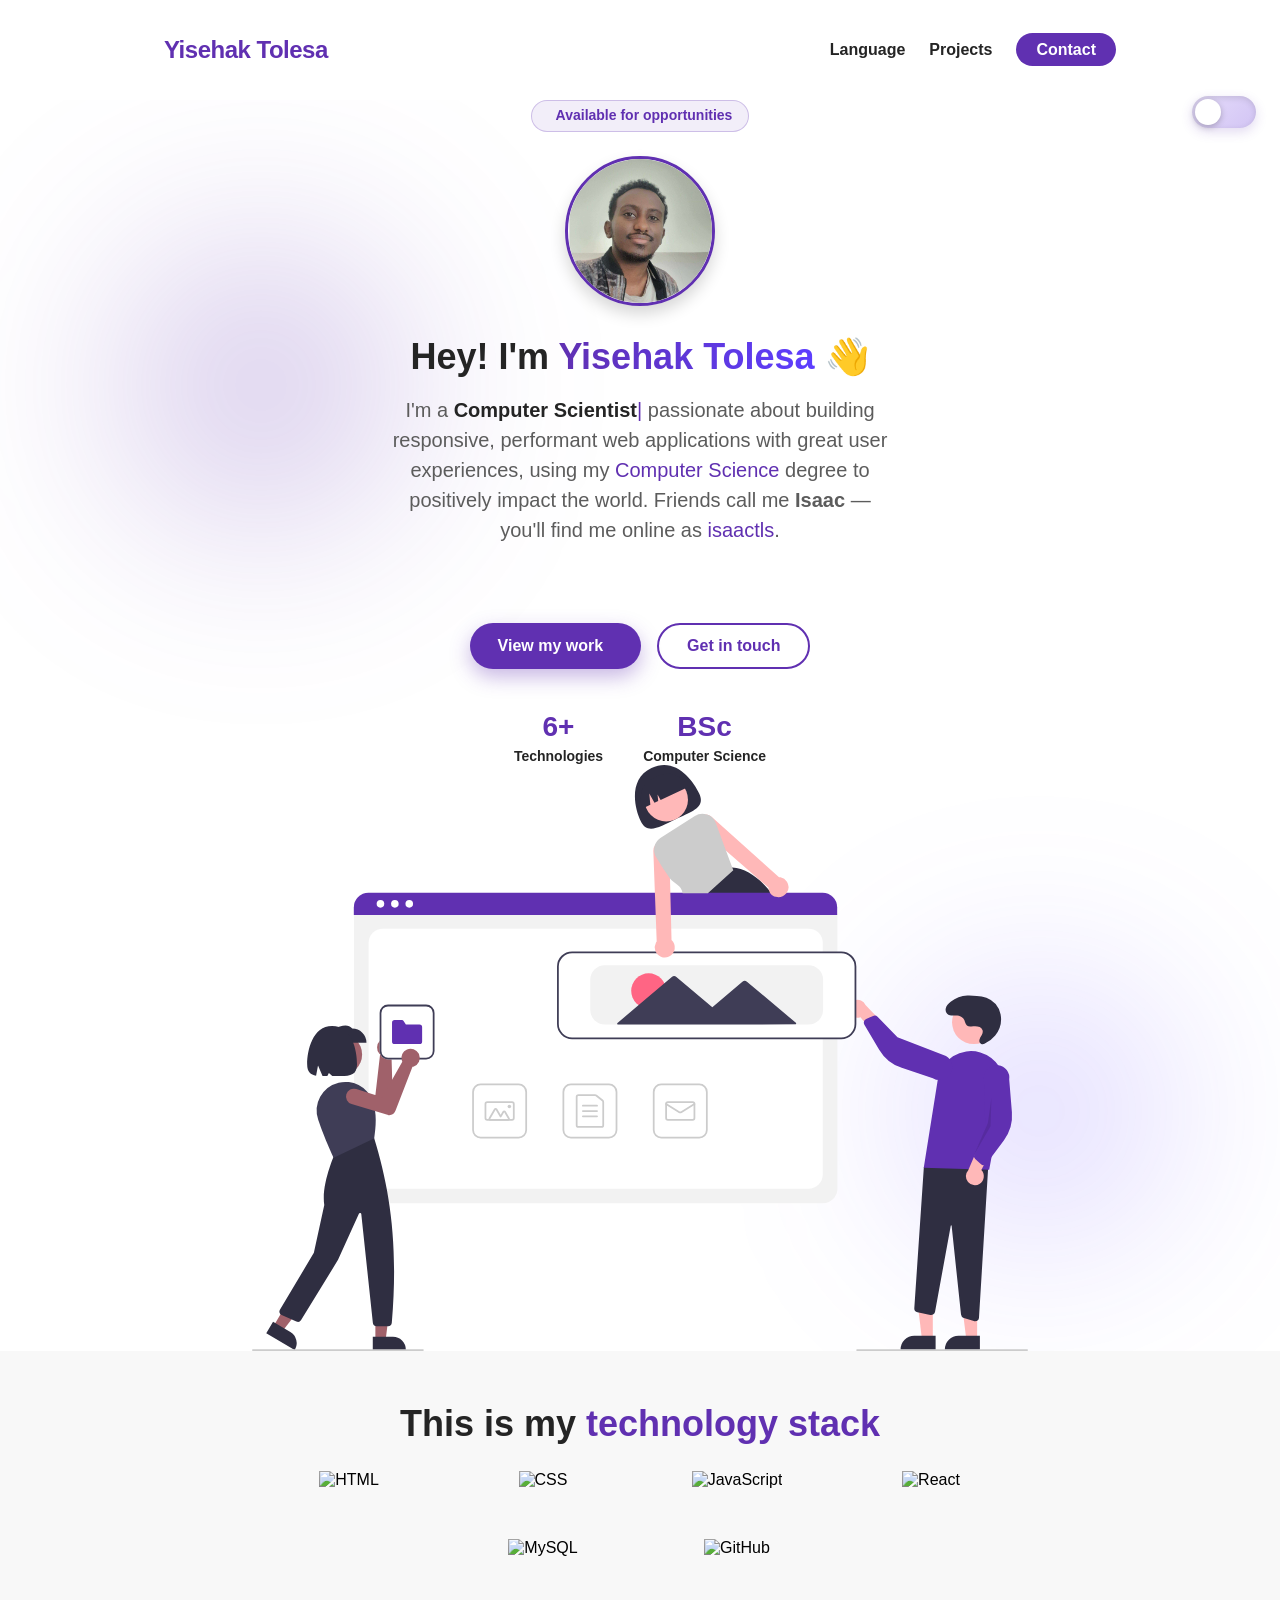
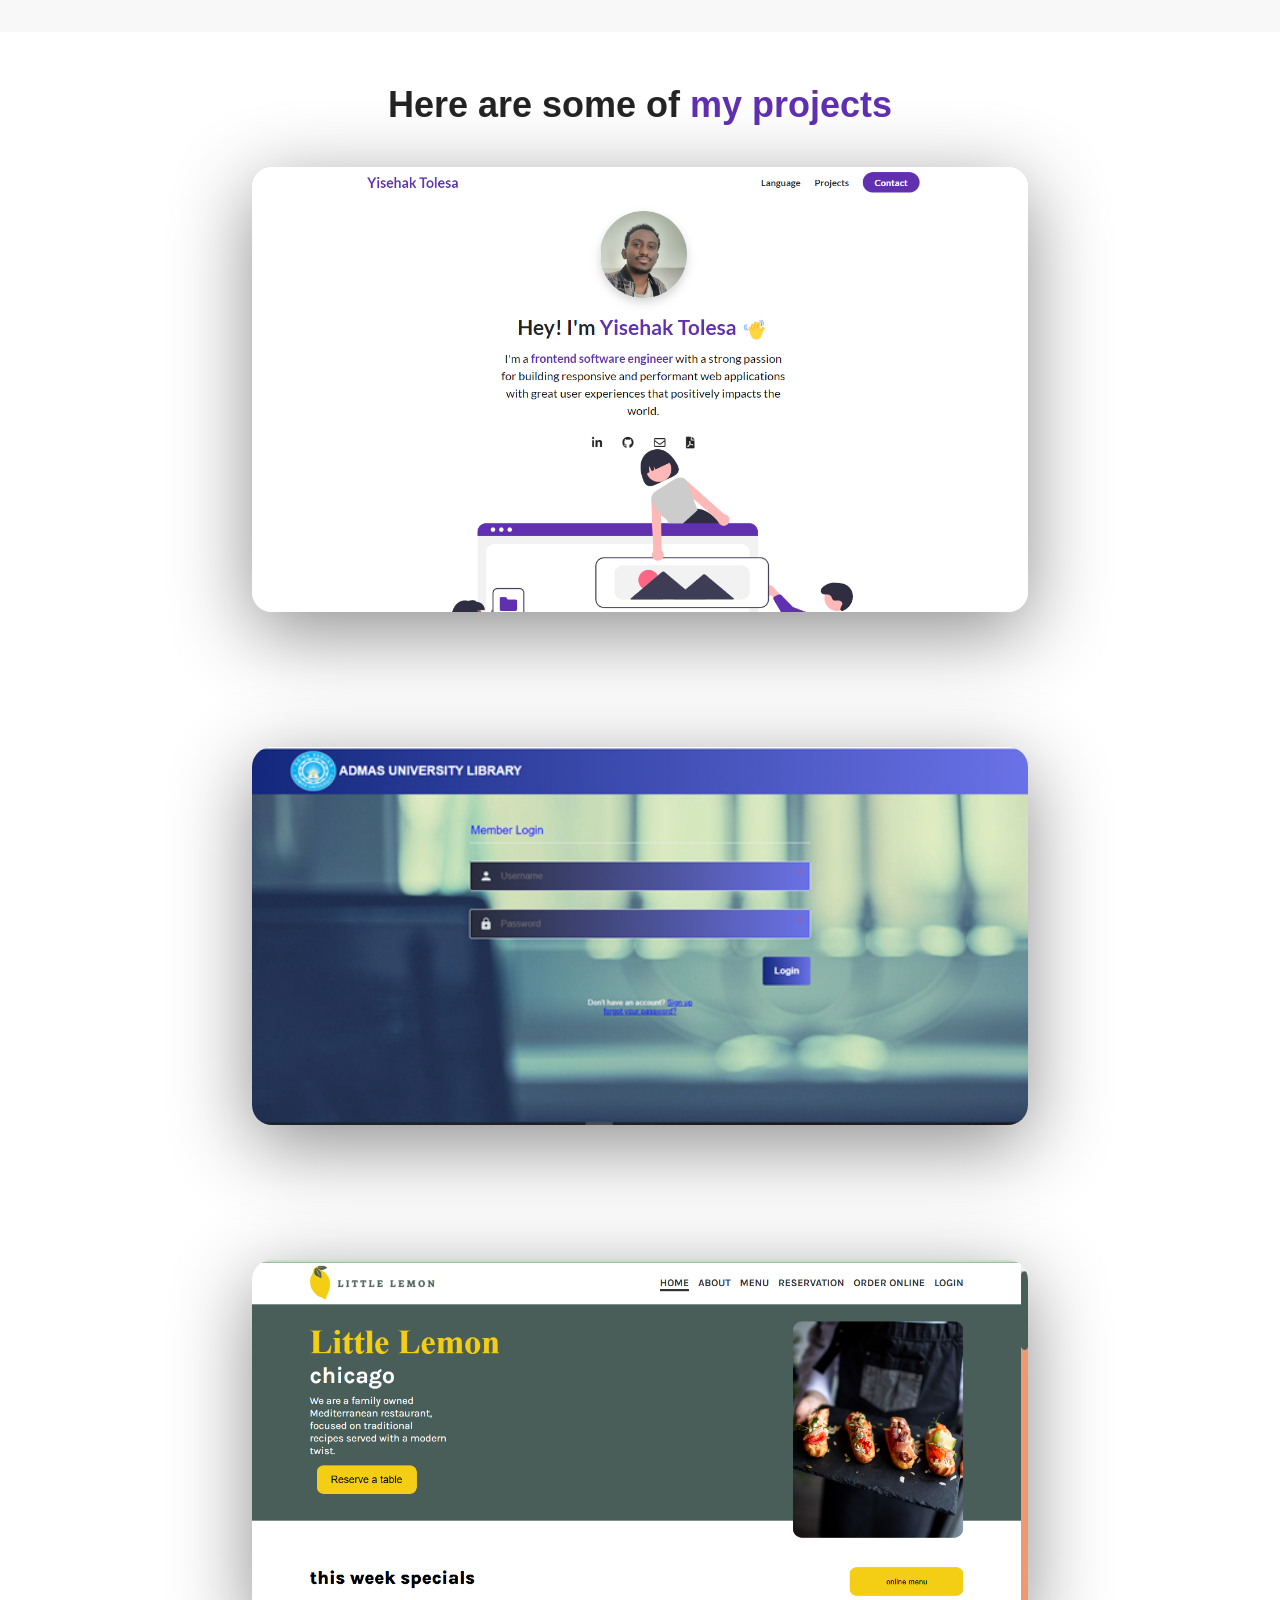
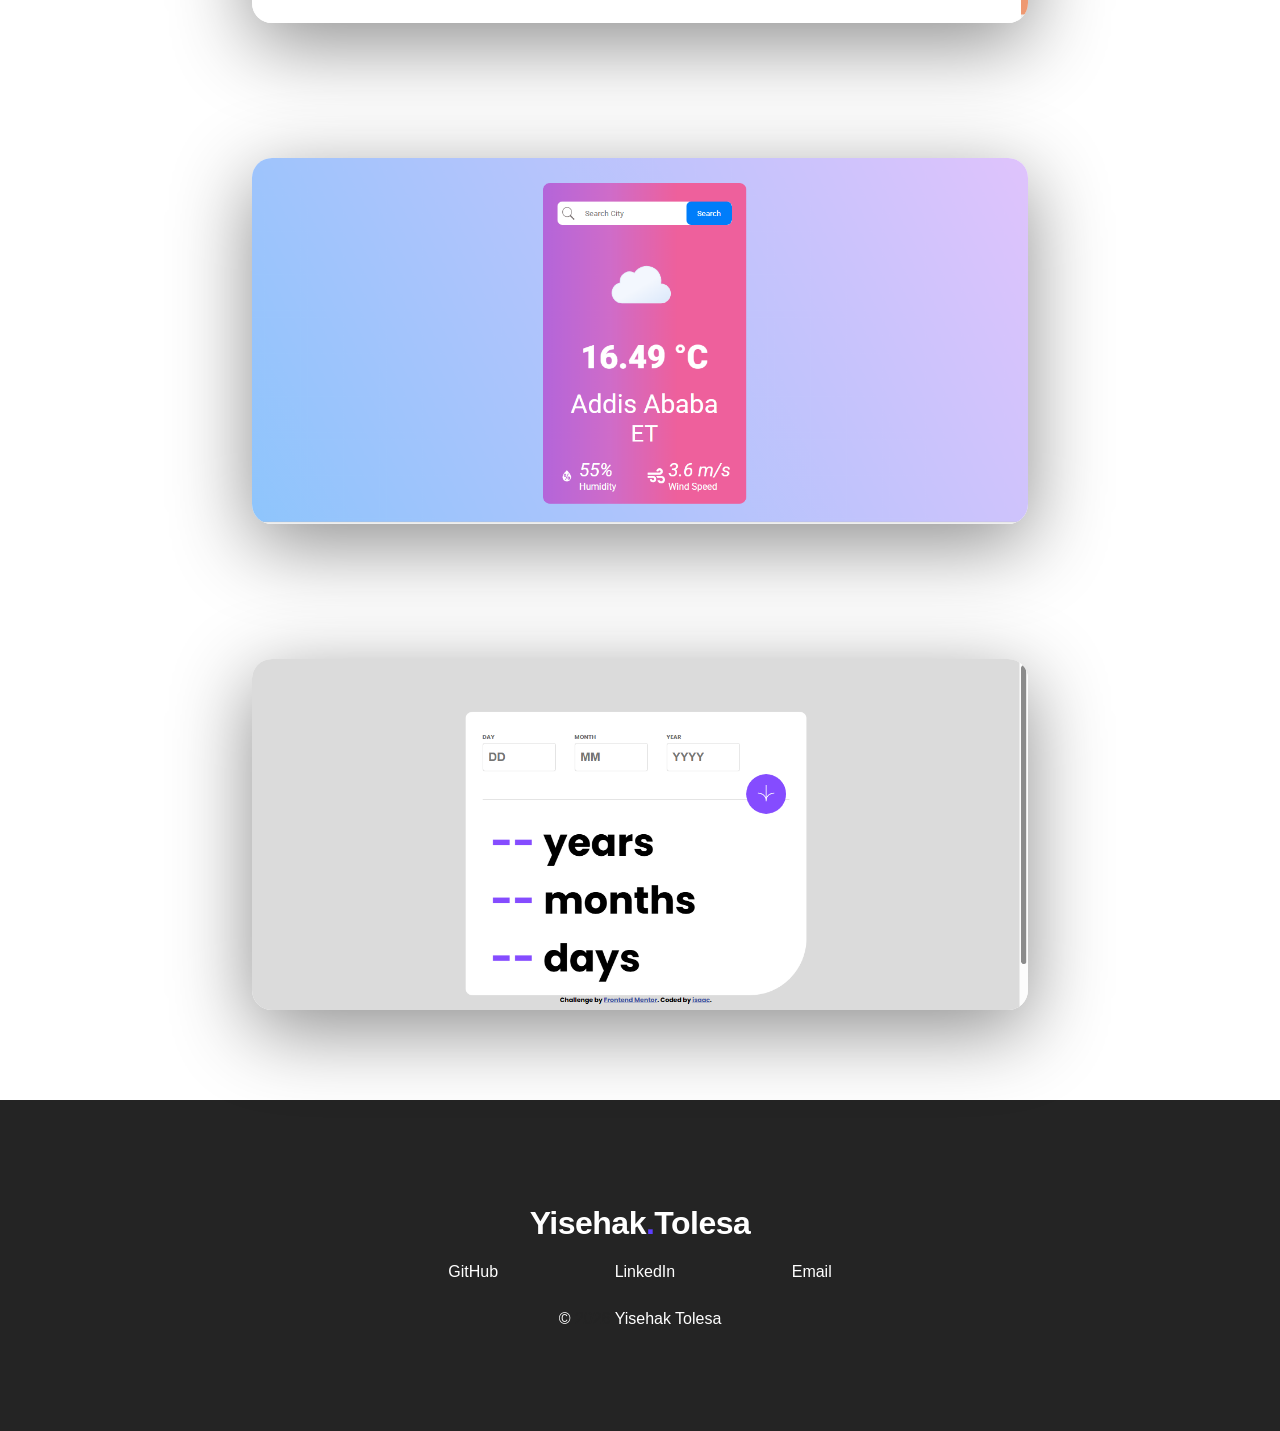
==== index.html @ 8c19a28b "Improve form error messages - show actual FormSubmit response" ====
<!DOCTYPE html>
<html lang="en" data-theme="light">

<head>
    <meta charset="UTF-8">
    <meta name="viewport" content="width=device-width, initial-scale=1.0">
    <meta name="description" content="Yisehak Tolesa (aka Isaac — isaactls) — Computer Scientist and front-end developer building responsive, performant web applications. Projects, portfolio and contact.">
    <meta name="keywords" content="Yisehak, Yisehak Tolesa, Yisehak portfolio, Isaac portfolio, Yisehak Tolesa portfolio, front-end developer, computer scientist, React developer, web developer Ethiopia, isaactls">
    <meta name="author" content="Yisehak Tolesa">
    <meta name="robots" content="index, follow">
    <meta name="google-site-verification" content="CP7rQH1uwMX6BT1mHiNYGHFu96j3hbmQxaSF294s-oY" />
    <meta name="theme-color" content="#6030b1">
    <meta http-equiv="Content-Security-Policy" content="default-src 'self'; script-src 'self' 'unsafe-inline' https://kit.fontawesome.com https://www.clarity.ms; style-src 'self' 'unsafe-inline' https://fonts.googleapis.com; font-src 'self' https://fonts.gstatic.com; img-src 'self' data: https:; connect-src 'self' https://formsubmit.co https://www.clarity.ms; frame-src 'none'; base-uri 'self'; form-action 'self'">
    <link rel="canonical" href="https://isaactls.github.io/yisehak-portfolio/">
    <meta property="og:type" content="website">
    <meta property="og:title" content="Yisehak (Isaac) Tolesa — Portfolio">
    <meta property="og:description" content="Yisehak Tolesa — Computer Scientist and front-end developer building responsive, performant web applications.">
    <meta property="og:url" content="https://isaactls.github.io/yisehak-portfolio/">
    <meta property="og:image" content="https://isaactls.github.io/yisehak-portfolio/assets/images/portfo.png">
    <meta property="og:image:width" content="1338">
    <meta property="og:image:height" content="768">
    <meta property="og:locale" content="en_US">
    <meta property="og:site_name" content="Yisehak Tolesa — Portfolio">
    <meta name="twitter:card" content="summary_large_image">
    <meta name="twitter:title" content="Yisehak (Isaac) Tolesa — Portfolio">
    <meta name="twitter:description" content="Computer Scientist and front-end developer building responsive, performant web applications.">
    <meta name="twitter:image" content="https://isaactls.github.io/yisehak-portfolio/assets/images/portfo.png">
    <script type="application/ld+json">
    {
      "@context": "https://schema.org",
      "@type": "Person",
      "name": "Yisehak Tolesa",
      "alternateName": ["Isaac Tolesa", "isaactls"],
      "url": "https://isaactls.github.io/yisehak-portfolio/",
      "jobTitle": "Front-End Developer",
      "sameAs": [
        "https://github.com/isaactls",
        "https://www.linkedin.com/in/yisehak-tolesa-0144bb221/"
      ]
    }
    </script>
    <title>Yisehak (Isaac) Tolesa — Portfolio | Front-End Developer</title>
    <link rel="icon" href="./assets/images/favicon.svg" type="image/svg+xml">
    <link rel="icon" href="./assets/images/favicon.ico" sizes="any">
    <link rel="apple-touch-icon" href="./assets/images/favicon.svg">
    <link rel="preconnect" href="https://fonts.googleapis.com">
    <link rel="preconnect" href="https://fonts.gstatic.com" crossorigin>
    <link rel="preconnect" href="https://formsubmit.co">
    <link rel="dns-prefetch" href="https://upload.wikimedia.org">
    <link rel="dns-prefetch" href="https://cdn.iconscout.com">
    <link rel="dns-prefetch" href="https://api.badgr.io">
    <link rel="dns-prefetch" href="https://www.freepnglogos.com">
    <link rel="dns-prefetch" href="https://cdn-icons-png.flaticon.com">
    <link rel="preload" as="image" href="./assets/images/my pic.jpg" fetchpriority="high">
    <link rel="stylesheet" href="assets/css/style.css?v=17">
    <!-- Microsoft Clarity analytics -->
    <script type="text/javascript">
        (function (c, l, a, r, i, t, y) {
            c[a] = c[a] || function () { (c[a].q = c[a].q || []).push(arguments) };
            t = l.createElement(r); t.async = 1; t.src = "https://www.clarity.ms/tag/" + i;
            y = l.getElementsByTagName(r)[0]; y.parentNode.insertBefore(t, y);
        })(window, document, "clarity", "script", "ynzudywheq");
    </script>
    <script src="https://kit.fontawesome.com/c8e4d183c2.js" crossorigin="anonymous"></script>
    <script src="./assets/js/script.js?v=21" defer></script>
</head>

<body>
    <!-- Skip to content link (accessibility) -->
    <a href="#main-content" class="skip-link">Skip to main content</a>

    <!-- Reading progress bar -->
    <div class="progress-bar" id="progressBar" aria-hidden="true"></div>

    <nav id="navbar" aria-label="Main navigation">
        <a href="#about-me" class="personal__logo">Yisehak Tolesa</a>
        <ul class="nav__link--list">
            <li class="nav__link"><a href="#languages"
                    class="nav__link--anchor link__hover-effect link__hover-effect--black">Language</a>
            </li>
            <li class="nav__link"><a href="#projects"
                    class="nav__link--anchor link__hover-effect link__hover-effect--black">Projects</a>
            </li>
            <li class="nav__link"><a href="#" data-open-modal
                    class="nav__link--anchor nav__link--anchor-primary">Contact</a>
            </li>
        </ul>
        <button class="hamburger" id="hamburger" aria-label="Open menu" aria-expanded="false">
            <span></span><span></span><span></span>
        </button>
    </nav>

    <!-- Mobile menu -->
    <div class="mobile-menu" id="mobileMenu">
        <button class="mobile-menu__close" aria-label="Close menu">&times;</button>
        <a href="#languages" class="mobile-menu__link">Language</a>
        <a href="#projects" class="mobile-menu__link">Projects</a>
        <a href="#" data-open-modal class="mobile-menu__link mobile-menu__link--primary">Contact</a>
    </div>

    <!-- Dim overlay behind mobile menu -->
    <div class="overlay" id="overlay"></div>

    <main id="main-content">

    <section id="about-me">
        <!-- Ambient background glows -->
        <div class="hero__glow hero__glow--1" aria-hidden="true"></div>
        <div class="hero__glow hero__glow--2" aria-hidden="true"></div>

        <div class="mode">
            <button class="mode-toggle" id="modeToggle" role="switch" aria-checked="false"
                aria-label="Switch to dark mode">
                <span class="mode-toggle__thumb">
                    <i class="fas fa-sun mode-toggle__icon mode-toggle__icon--sun" aria-hidden="true"></i>
                    <i class="fas fa-moon mode-toggle__icon mode-toggle__icon--moon" aria-hidden="true"></i>
                </span>
            </button>
        </div>

        <div class="flex-1 flex">
            <div class="about-me__info row">
                <div class="about-me__info--container">
                    <span class="hero__badge"><i class="fas fa-circle"></i> Available for opportunities</span>
                    <figure class="about-me__picture--mask">
                        <img src="./assets/images/my pic.jpg" alt="Picture of Yisehak Tolesa" class="about-me__picture" loading="lazy">
                    </figure>
                    <h1 class="about-me__info--title">Hey! I'm <span class="text--purple hero__name">Yisehak Tolesa</span>&nbsp;<span
                            class="wave">👋</span></h1>
                    <p class="about-me__info--para">I'm a <strong class="text--purple"><span id="typedText"></span><span
                                class="typed-cursor" aria-hidden="true">|</span></strong> passionate about building
                        responsive, performant web applications with great user experiences, using my
                        <span class="text--purple">Computer Science</span> degree to positively impact the world.
                        Friends call me <strong>Isaac</strong> — you'll find me online as
                        <span class="text--purple">isaactls</span>.
                    </p>
                    <div class="about-me__links">
                        <a href="https://www.linkedin.com/in/yisehak-tolesa-0144bb221/" target="_blank" rel="noopener" referrerpolicy="no-referrer"
                            class="about-me__link" aria-label="LinkedIn"><i class="fab fa-linkedin-in"></i></a>
                        <a href="https://github.com/isaactls/" target="_blank" rel="noopener" referrerpolicy="no-referrer" class="about-me__link"
                            aria-label="GitHub"><i class="fab fa-github"></i></a>
                        <a href="#" data-open-modal class="about-me__link" aria-label="Email"><i
                                class="far fa-envelope"></i></a>
                        <a href="#" data-open-modal class="about-me__link" aria-label="Resume"><i
                                class="fas fa-file-pdf"></i></a>
                    </div>
                    <div class="hero__cta-row">
                        <a href="#projects" class="btn btn--primary">View my work <i class="fas fa-arrow-down"></i></a>
                        <a href="#" data-open-modal class="btn btn--ghost">Get in touch</a>
                    </div>
                    <div class="hero__stats">
                        <div class="hero__stat">
                            <span class="hero__stat--num">6+</span>
                            <span>Technologies</span>
                        </div>
                        <div class="hero__stat">
                            <span class="hero__stat--num">BSc</span>
                            <span>Computer Science</span>
                        </div>
                    </div>
                </div>
                <figure class="about-me__img--container">
                    <img src="./assets/images/undraw_websites.svg" alt="" class="about-me__img about-me__img--float" loading="lazy">
                </figure>
            </div>
        </div>
        <a href="#languages" class="hero__scroll" aria-label="Scroll to tech stack"><i
                class="fas fa-chevron-down"></i></a>
    </section>

    <section id="languages">
        <div class="container">
            <div class="row">
                <h1 class="section__title reveal">This is my <span class="text--purple">technology stack</span></h1>
                <div class="language__list">
                    <div class="language reveal">
                        <figure class="language__img--wrapper">
                            <img src="https://upload.wikimedia.org/wikipedia/commons/thumb/6/61/HTML5_logo_and_wordmark.svg/500px-HTML5_logo_and_wordmark.svg.png"
                                alt="HTML" class="language__img">
                        </figure>
                        <span class="language__name">HTML</span>
                    </div>
                    <div class="language reveal">
                        <figure class="language__img--wrapper">
                            <img src="https://cdn.iconscout.com/icon/free/png-256/css-131-722685.png" alt="CSS"
                                class="language__img">
                        </figure>
                        <span class="language__name">CSS</span>
                    </div>
                    <div class="language reveal">
                        <figure class="language__img--wrapper">
                            <img src="https://api.badgr.io/public/badges/yKvg6q5wRDm_vgQzpzc5nQ/image" alt="JavaScript"
                                class="language__img">
                        </figure>
                        <span class="language__name">JavaScript</span>
                    </div>
                    <div class="language reveal">
                        <figure class="language__img--wrapper">
                            <img src="https://upload.wikimedia.org/wikipedia/commons/thumb/a/a7/React-icon.svg/3840px-React-icon.svg.png"
                                alt="React" class="language__img">
                        </figure>
                        <span class="language__name">React JS</span>
                    </div>
                    <div class="language reveal">
                        <figure class="language__img--wrapper">
                            <img src="https://www.freepnglogos.com/uploads/logo-mysql-png/logo-mysql-mysql-logo-png-images-are-download-crazypng-21.png"
                                alt="MySQL" class="language__img">
                        </figure>
                        <span class="language__name">MySQL</span>
                    </div>
                    <div class="language reveal">
                        <figure class="language__img--wrapper">
                            <img src="https://cdn-icons-png.flaticon.com/512/25/25231.png" alt="GitHub"
                                class="language__img">
                        </figure>
                        <span class="language__name">GitHub</span>
                    </div>
                </div>
            </div>
        </div>
    </section>

    <section id="projects">
        <div class="container">
            <div class="row">
                <h1 class="section__title reveal">Here are some of <span class="text--purple">my projects</span></h1>
                <ul class="project__list">
                    <li class="project reveal">
                        <div class="project__wrapper">
                            <img src="./assets/images/portfo.png" alt="Portfolio website screenshot" class="project__img" loading="lazy">
                            <div class="project__description">
                                <h3 class="project__description--title">My Portfolio</h3>
                                <h4 class="project__description--sub-title">HTML, CSS &amp; JavaScript</h4>
                                <p class="project__description--para">
                                    The site you're looking at! A fully responsive personal portfolio featuring dark
                                    mode, scroll animations and an interactive tech-stack section.
                                </p>
                                <div class="project__description--links">
                                    <a href="https://isaactls.github.io/yisehak-portfolio/" target="_blank" rel="noopener" referrerpolicy="no-referrer"
                                        class="project__link">Live site <i class="fas fa-external-link-alt"></i></a>
                                </div>
                            </div>
                        </div>
                    </li>
                    <li class="project reveal">
                        <div class="project__wrapper">
                            <img src="./assets/images/library.png" alt="Library management system screenshot" class="project__img" loading="lazy">
                            <div class="project__description">
                                <h3 class="project__description--title">Admas University Library Management System</h3>
                                <h4 class="project__description--sub-title">HTML, CSS &amp; JavaScript</h4>
                                <p class="project__description--para">
                                    A library management system for Admas University that handles book cataloging,
                                    borrowing and returning, and member records.
                                </p>
                                <div class="project__description--links">
                                    <a href="https://github.com/isaactls" target="_blank" rel="noopener" referrerpolicy="no-referrer"
                                        class="project__link">Code <i class="fab fa-github"></i></a>
                                </div>
                            </div>
                        </div>
                    </li>
                    <li class="project reveal">
                        <div class="project__wrapper">
                            <img src="./assets/images/little_lemon.png" alt="Little Lemon restaurant app screenshot" class="project__img" loading="lazy">
                            <div class="project__description">
                                <h3 class="project__description--title">Little Lemon Restaurant</h3>
                                <h4 class="project__description--sub-title">React JS</h4>
                                <p class="project__description--para">
                                    A restaurant web app built with React featuring table reservation, menu browsing
                                    and an interactive ordering flow.
                                </p>
                                <div class="project__description--links">
                                    <a href="https://poetic-platypus-766ad9.netlify.app/" target="_blank" rel="noopener" referrerpolicy="no-referrer"
                                        class="project__link">Live site <i class="fas fa-external-link-alt"></i></a>
                                </div>
                            </div>
                        </div>
                    </li>
                    <li class="project reveal">
                        <div class="project__wrapper">
                            <img src="./assets/images/w_app.png" alt="Weather app screenshot" class="project__img" loading="lazy">
                            <div class="project__description">
                                <h3 class="project__description--title">Weather App</h3>
                                <h4 class="project__description--sub-title">React JS &amp; Weather API</h4>
                                <p class="project__description--para">
                                    A live weather dashboard that fetches real-time conditions and forecasts for any
                                    city, with dynamic icons and a clean UI.
                                </p>
                                <div class="project__description--links">
                                    <a href="https://isaactls.github.io/PRODIGY_WD_05/" target="_blank" rel="noopener" referrerpolicy="no-referrer"
                                        class="project__link">Live site <i class="fas fa-external-link-alt"></i></a>
                                </div>
                            </div>
                        </div>
                    </li>
                    <li class="project reveal">
                        <div class="project__wrapper">
                            <img src="./assets/images/age.png" alt="Age calculator app screenshot" class="project__img" loading="lazy">
                            <div class="project__description">
                                <h3 class="project__description--title">Age Calculator</h3>
                                <h4 class="project__description--sub-title">React JS</h4>
                                <p class="project__description--para">
                                    An age calculator that computes exact age in years, months and days from any
                                    date of birth, with instant validation.
                                </p>
                                <div class="project__description--links">
                                    <a href="https://isaactls.github.io/age-calculator-app/" target="_blank" rel="noopener" referrerpolicy="no-referrer"
                                        class="project__link">Live site <i class="fas fa-external-link-alt"></i></a>
                                </div>
                            </div>
                        </div>
                    </li>
                </ul>
            </div>
        </div>
    </section>

    </main>

    <footer>
        <div class="row footer__row">
            <a href="#about-me" class="footer__anchor" aria-label="Back to top">
                <figure class="footer__logo">
                    <span class="footer__logo--text">Yisehak<span class="footer__logo--accent">.</span>Tolesa</span>
                </figure>
                <span class="footer__logo--popper">
                    Top
                    <i class="fas fa-arrow-up"></i>
                </span>
            </a>
            <div class="footer__social--list">
                <a href="https://github.com/isaactls" target="_blank" rel="noopener" referrerpolicy="no-referrer"
                    class="footer__social--link link__hover-effect link__hover-effect--white">GitHub</a>
                <a href="https://www.linkedin.com/in/yisehak-tolesa-0144bb221/" target="_blank" rel="noopener" referrerpolicy="no-referrer"
                    class="footer__social--link link__hover-effect link__hover-effect--white">LinkedIn</a>
                <a href="#" data-open-modal
                    class="footer__social--link link__hover-effect link__hover-effect--white">Email</a>
            </div>
            <div class="footer__copy--right">&copy; <span id="year"></span> Yisehak Tolesa</div>
        </div>
    </footer>

    <!-- Back to top button -->
    <button class="back-to-top" id="backToTop" aria-label="Back to top">
        <i class="fas fa-arrow-up"></i>
    </button>

    <!-- Contact modal -->
    <div class="modal" id="contactModal" aria-hidden="true">
        <div class="modal__backdrop" data-close-modal></div>
        <div class="modal__content" role="dialog" aria-modal="true" aria-labelledby="contactTitle">
            <button class="modal__close" data-close-modal aria-label="Close">&times;</button>
            <h2 id="contactTitle" class="modal__title">Let's get in touch</h2>
            <p class="modal__subtitle">Have a project in mind or just want to say hi? Send me a message!</p>
            <form id="contactForm" class="contact-form" novalidate>
                <input type="text" name="name" placeholder="Your name" required aria-label="Your name" autocomplete="name" spellcheck="false">
                <input type="email" name="email" placeholder="Your email" required aria-label="Your email" autocomplete="email" inputmode="email">
                <textarea name="message" rows="4" placeholder="Your message" required
                    aria-label="Your message" spellcheck="true"></textarea>
                <!-- Honeypot: hidden from humans, bots love filling this in -->
                <input type="text" name="_honey" class="hp-field" tabindex="-1" autocomplete="off"
                    aria-hidden="true">
                <button type="submit" class="btn btn--primary">Send message <i class="fas fa-paper-plane"></i></button>
            </form>
        </div>
    </div>

    <!-- Toast notification -->
    <div class="toast" id="toast" role="status" aria-live="polite"></div>
</body>

</html>
---- assets/css/style.css ----
@import url('https://fonts.googleapis.com/css2?family=Lato:wght@400;700;900&display=swap');

/* ========== SKIP TO CONTENT LINK (accessibility) ========== */
.skip-link {
  position: absolute;
  top: -100%;
  left: 50%;
  transform: translateX(-50%);
  background-color: var(--purple);
  color: #fff;
  padding: 12px 24px;
  border-radius: 0 0 12px 12px;
  font-weight: 700;
  font-size: 14px;
  z-index: 2000;
  transition: top 200ms ease;
  text-decoration: none;
}

.skip-link:focus {
  top: 0;
  color: #fff;
  outline: 3px solid var(--purple-hover);
  outline-offset: 2px;
}

/* ========== THEME VARIABLES ========== */
:root {
  color-scheme: light;
  --bg: #ffffff;
  --bg-alt: #f8f8f8;
  --text: #242424;
  --text-muted: #5c5c5c;
  --purple: #6030b1;
  --purple-hover: #5d3eff;
  --card-bg: #ffffff;
  --nav-bg: rgba(255, 255, 255, 0.65);
  --shadow: rgba(0, 0, 0, 0.45);
  --overlay: #1c1d25;
}

::selection {
  background: rgba(96, 48, 177, 0.22);
}

/* Midnight violet palette: deep blue-black surfaces, brighter periwinkle
   accent for contrast, softer muted text */
[data-theme="dark"] {
  color-scheme: dark;
  --bg: #0e1016;
  --bg-alt: #151824;
  --text: #e9ebf5;
  --text-muted: #9ca3b8;
  --card-bg: #1a1e2c;
  --nav-bg: rgba(14, 16, 22, 0.72);
  --purple: #8b78ff;
  --purple-hover: #a795ff;
  --shadow: rgba(0, 0, 0, 0.75);
  --overlay: #090a10;
}

[data-theme="dark"] ::selection {
  background: rgba(139, 120, 255, 0.45);
  color: #fff;
}

[data-theme="dark"] footer {
  background-color: #0b0d13;
}

[data-theme="dark"] .hero__name {
  background: linear-gradient(90deg, #8b78ff, #c3b8ff, #8b78ff);
  background-size: 200% auto;
  -webkit-background-clip: text;
  background-clip: text;
  -webkit-text-fill-color: transparent;
}

[data-theme="dark"] .hero__glow--1 {
  background: radial-gradient(circle, rgba(139, 120, 255, 0.38), transparent 70%);
}

[data-theme="dark"] .hero__glow--2 {
  background: radial-gradient(circle, rgba(167, 139, 250, 0.3), transparent 70%);
}

/* Pure-black logos (GitHub) vanish on dark surfaces — lift them to white */
[data-theme="dark"] .language__img[src*="25231"] {
  filter: invert(1);
}

* {
  font-family: 'Lato', sans-serif;
  padding: 0;
  margin: 0;
  box-sizing: border-box;
}

html {
  scroll-behavior: smooth;
}

body {
  background-color: var(--bg);
  transition: background-color 300ms ease, color 300ms ease;
  /* NOTE: no overflow-x here — overflow on body breaks backdrop-filter blur */
  padding-top: 100px;
}

h1, h2, h3, h4, h5, h6, span {
  color: var(--text);
  line-height: 1.25;
  text-align: center;
  transition: color 300ms ease;
}

h1 {
  font-size: 36px;
}

p {
  line-height: 1.5;
  font-size: 16px;
}

li {
  list-style: none;
}

.flex {
  display: flex;
}

.flex-1 {
  flex: 1;
}

.row {
  width: 100%;
  max-width: 800px;
  margin: 0 auto;
  padding: 0 12px;
}

.text--purple {
  color: var(--purple);
}

section:nth-child(even) {
  background-color: var(--bg-alt);
  transition: background-color 300ms ease;
}

.container {
  padding: 50px 0;
}

body.menu-open {
  padding-top: 0 !important;
}

/* Dim overlay behind mobile menu */
.overlay {
  position: fixed;
  inset: 0;
  background-color: rgba(0, 0, 0, 0.45);
  z-index: 540;
  opacity: 0;
  pointer-events: none;
  transition: opacity 300ms ease;
}

.overlay.visible {
  opacity: 1;
}

a {
  text-decoration: none;
  position: relative;
}

/* ========== LINK HOVER EFFECTS ========== */
.link__hover-effect::after {
  content: "";
  position: absolute;
  height: 3px;
  bottom: -3px;
  right: 0;
  width: 0;
  transition: all 300ms ease;
}

.link__hover-effect--white::after {
  background-color: #fff;
}

.link__hover-effect--black::after {
  background-color: var(--purple);
}

.link__hover-effect:hover::after {
  width: 100%;
  left: 0;
}

/* ========== BUTTONS ========== */
.btn {
  display: inline-flex;
  align-items: center;
  gap: 10px;
  font-size: 16px;
  font-weight: 700;
  padding: 12px 28px;
  border-radius: 50px;
  border: none;
  cursor: pointer;
  transition: transform 200ms ease, box-shadow 200ms ease, background-color 200ms ease;
}

.btn--primary {
  background-color: var(--purple);
  color: #fff;
  box-shadow: 0 8px 20px rgba(96, 48, 177, 0.35);
}

.btn--primary:hover {
  background-color: var(--purple-hover);
  transform: translateY(-3px);
  box-shadow: 0 12px 28px rgba(93, 62, 255, 0.45);
}

.btn--primary:active {
  transform: translateY(-1px) scale(0.98);
}

/* ========== READING PROGRESS BAR ========== */
.progress-bar {
  position: fixed;
  top: 0;
  left: 0;
  height: 4px;
  width: 0%;
  background: linear-gradient(90deg, var(--purple), var(--purple-hover));
  z-index: 1000;
  transition: width 80ms linear;
  border-radius: 0 4px 4px 0;
}

/* ========== NAVIGATION ========== */
/* Always fixed so it can slide smoothly: transparent at top, frosted glass
   while scrolling, slides up and away at the projects section. */
#navbar {
  position: fixed;
  top: 0;
  left: 0;
  right: 0;
  z-index: 500; /* keep the header above all page sections */
  background: transparent;
  border-bottom: 1px solid transparent;
  transition: transform 450ms cubic-bezier(0.4, 0, 0.2, 1), background-color 300ms ease, box-shadow 300ms ease, border-color 300ms ease;
}

#navbar.nav--scrolled {
  background: var(--nav-bg);
  backdrop-filter: blur(8px) saturate(160%);
  -webkit-backdrop-filter: blur(8px) saturate(160%);
  box-shadow: 0 8px 24px rgba(0, 0, 0, 0.08);
  border-bottom-color: rgba(96, 48, 177, 0.12);
}

/* Past the release point (projects section): slide up and away smoothly */
#navbar.nav--hidden {
  transform: translateY(-100%);
  box-shadow: none;
}

nav {
  height: 100px;
  width: 100%;
  max-width: 1000px;
  margin: 0 auto;
  display: flex;
  justify-content: space-between;
  align-items: center;
  padding: 0 12px;
}

.nav__link--list {
  display: flex;
  align-items: center;
}

.nav__link--anchor {
  margin: 0 12px;
  color: var(--text);
  font-weight: 700;
  transition: color 300ms ease;
}

.nav__link--anchor:hover {
  color: var(--purple);
}

.nav__link--anchor-primary {
  background-color: var(--purple);
  padding: 8px 20px;
  border-radius: 50px;
  color: #fff !important;
  transition: all 300ms ease;
}

.nav__link--anchor-primary:hover {
  background-color: var(--purple-hover);
  transform: translateY(-2px);
  box-shadow: 0 8px 20px rgba(93, 62, 255, 0.4);
}

.personal__logo {
  font-size: 24px;
  color: var(--purple);
  margin: 0 12px;
  font-weight: 900;
  letter-spacing: -0.5px;
  transition: color 300ms ease;
}

.personal__logo:hover {
  color: var(--purple);
}

/* Hamburger */
.hamburger {
  display: none;
  flex-direction: column;
  justify-content: space-around;
  width: 32px;
  height: 26px;
  background: transparent;
  border: none;
  cursor: pointer;
  z-index: 600;
  padding: 0;
}

.hamburger span {
  width: 100%;
  height: 3px;
  background-color: var(--text);
  border-radius: 3px;
  transition: all 300ms ease;
}

.hamburger.open span:nth-child(1) {
  transform: rotate(45deg) translate(7px, 7px);
}

.hamburger.open span:nth-child(2) {
  opacity: 0;
}

.hamburger.open span:nth-child(3) {
  transform: rotate(-45deg) translate(7px, -7px);
}

/* Mobile menu */
.mobile-menu {
  position: fixed;
  inset: 0;
  background-color: var(--bg);
  z-index: 550;
  display: flex;
  flex-direction: column;
  align-items: center;
  justify-content: center;
  gap: 36px;
  opacity: 0;
  pointer-events: none;
  transition: opacity 300ms ease;
}

.mobile-menu.open {
  opacity: 1;
  pointer-events: auto;
}

.mobile-menu__link {
  font-size: 28px;
  font-weight: 700;
  color: var(--text);
  transform: translateY(20px);
  opacity: 0;
  transition: transform 400ms ease, opacity 400ms ease, color 200ms ease;
}

.mobile-menu.open .mobile-menu__link {
  transform: translateY(0);
  opacity: 1;
}

.mobile-menu.open a:nth-of-type(1) { transition-delay: 80ms; }
.mobile-menu.open a:nth-of-type(2) { transition-delay: 160ms; }
.mobile-menu.open a:nth-of-type(3) { transition-delay: 240ms; }

.mobile-menu__close {
  position: absolute;
  top: 20px;
  right: 28px;
  font-size: 48px;
  line-height: 1;
  background: transparent;
  border: none;
  color: var(--text);
  cursor: pointer;
  z-index: 560;
  transition: transform 250ms ease, color 200ms ease;
}

.mobile-menu__close:hover {
  color: var(--purple);
  transform: rotate(90deg);
}

.mobile-menu__link:hover {
  color: var(--purple);
}

.mobile-menu__link--primary {
  background-color: var(--purple);
  color: #fff;
  padding: 12px 36px;
  border-radius: 50px;
}

.mobile-menu__link--primary:hover {
  color: #fff;
  background-color: var(--purple-hover);
}

/* ========== MODE TOGGLE (sun/moon pill switch) ========== */
.mode {
  position: fixed;
  top: 96px;
  right: 24px;
  z-index: 450;
}

.mode-toggle {
  position: relative;
  display: block;
  width: 64px;
  height: 32px;
  border: none;
  border-radius: 50px;
  cursor: pointer;
  padding: 0;
  background: linear-gradient(135deg, #e6ddfb 0%, #d2c4f4 100%);
  box-shadow: inset 0 2px 6px rgba(0, 0, 0, 0.12), 0 4px 12px rgba(96, 48, 177, 0.18);
  transition: background 300ms ease, box-shadow 300ms ease, transform 200ms ease;
}

.mode-toggle:hover {
  transform: scale(1.06);
}

.mode-toggle:active {
  transform: scale(0.97);
}

.mode-toggle:focus-visible {
  outline: 3px solid var(--purple);
  outline-offset: 3px;
}

.mode-toggle__thumb {
  position: absolute;
  top: 3px;
  left: 3px;
  width: 26px;
  height: 26px;
  border-radius: 50%;
  background: #fff;
  box-shadow: 0 2px 6px rgba(0, 0, 0, 0.25);
  transition: transform 350ms cubic-bezier(0.34, 1.56, 0.64, 1), background-color 300ms ease;
}

.mode-toggle__icon {
  position: absolute;
  top: 50%;
  left: 50%;
  font-size: 13px;
  transition: opacity 250ms ease, transform 350ms ease;
}

.mode-toggle__icon--sun {
  color: #f59e0b;
  opacity: 1;
  transform: translate(-50%, -50%) rotate(0deg) scale(1);
}

.mode-toggle__icon--moon {
  color: #8b78ff;
  opacity: 0;
  transform: translate(-50%, -50%) rotate(90deg) scale(0.4);
}

[data-theme="dark"] .mode-toggle {
  background: linear-gradient(135deg, #3d3f73 0%, #232644 100%);
  box-shadow: inset 0 2px 6px rgba(0, 0, 0, 0.4), 0 4px 12px rgba(0, 0, 0, 0.35);
}

[data-theme="dark"] .mode-toggle__thumb {
  transform: translateX(32px);
  background: #161a2e;
}

[data-theme="dark"] .mode-toggle__icon--sun {
  opacity: 0;
  transform: translate(-50%, -50%) rotate(-90deg) scale(0.4);
}

[data-theme="dark"] .mode-toggle__icon--moon {
  opacity: 1;
  transform: translate(-50%, -50%) rotate(0deg) scale(1);
  color: #c3b8ff;
}

/* ========== ABOUT ME ========== */
#about-me {
  min-height: 100vh;
  display: flex;
  flex-direction: column;
  position: relative;
  overflow: hidden;
}

/* Ambient hero glows */
.hero__glow {
  position: absolute;
  border-radius: 50%;
  filter: blur(90px);
  pointer-events: none;
  z-index: 0;
}

.hero__glow--1 {
  width: 420px;
  height: 420px;
  background: radial-gradient(circle, rgba(96, 48, 177, 0.35), transparent 70%);
  top: 6%;
  left: 4%;
  animation: glow-drift 12s ease-in-out infinite alternate;
}

.hero__glow--2 {
  width: 380px;
  height: 380px;
  background: radial-gradient(circle, rgba(93, 62, 255, 0.28), transparent 70%);
  bottom: 4%;
  right: 4%;
  animation: glow-drift 14s ease-in-out infinite alternate-reverse;
}

@keyframes glow-drift {
  from { transform: translate(0, 0) scale(1); }
  to { transform: translate(40px, -30px) scale(1.15); }
}

/* Availability badge */
.hero__badge {
  display: inline-flex;
  align-items: center;
  gap: 8px;
  padding: 6px 16px;
  border-radius: 50px;
  background: rgba(96, 48, 177, 0.08);
  border: 1px solid rgba(96, 48, 177, 0.25);
  color: var(--purple);
  font-size: 14px;
  font-weight: 700;
  margin-bottom: 24px;
}

.hero__badge i {
  font-size: 8px;
  color: #22c55e;
  animation: pulse-dot 2s ease-in-out infinite;
}

@keyframes pulse-dot {
  0%, 100% { opacity: 1; transform: scale(1); }
  50% { opacity: 0.5; transform: scale(0.8); }
}

[data-theme="dark"] .hero__badge {
  background: rgba(93, 62, 255, 0.12);
  border-color: rgba(93, 62, 255, 0.35);
}

/* Animated gradient name */
.hero__name {
  background: linear-gradient(90deg, #6030b1, #5d3eff, #6030b1);
  background-size: 200% auto;
  -webkit-background-clip: text;
  background-clip: text;
  -webkit-text-fill-color: transparent;
  animation: name-shine 4s linear infinite;
}

@keyframes name-shine {
  to { background-position: 200% center; }
}

/* Hero CTA row */
.hero__cta-row {
  display: flex;
  gap: 16px;
  justify-content: center;
  flex-wrap: wrap;
  margin-top: 32px;
  animation: fade-up 650ms 900ms backwards;
}

.btn--ghost {
  background: transparent;
  color: var(--purple);
  border: 2px solid var(--purple);
  box-shadow: none;
}

.btn--ghost:hover {
  background: var(--purple);
  color: #fff;
  transform: translateY(-3px);
  box-shadow: 0 10px 24px rgba(96, 48, 177, 0.35);
}

/* Hero stats */
.hero__stats {
  display: flex;
  gap: 40px;
  justify-content: center;
  margin-top: 40px;
  flex-wrap: wrap;
  animation: fade-up 650ms 1000ms backwards;
}

.hero__stat {
  display: flex;
  flex-direction: column;
  align-items: center;
  gap: 4px;
  font-size: 14px;
  color: var(--text-muted);
  font-weight: 700;
}

.hero__stat--num {
  font-size: 28px;
  font-weight: 900;
  color: var(--purple);
}

/* Scroll indicator */
.hero__scroll {
  position: absolute;
  bottom: 24px;
  left: 50%;
  color: var(--purple);
  font-size: 20px;
  opacity: 0.7;
  z-index: 1;
  animation: bounce-down 2s ease-in-out infinite;
}

@keyframes bounce-down {
  0%, 100% { transform: translate(-50%, 0); }
  50% { transform: translate(-50%, 10px); }
}

.about-me__info {
  display: flex;
  flex-direction: column;
  position: relative;
  z-index: 1;
}

.about-me__info--container {
  display: flex;
  flex-direction: column;
  justify-content: center;
  align-items: center;
  max-width: 500px;
  margin: 0 auto;
  text-align: center;
}

.about-me__picture--mask {
  width: 150px;
  height: 150px;
  border-radius: 50%;
  overflow: hidden;
  box-shadow: 0 8px 16px rgba(0, 0, 0, 0.16);
  margin-bottom: 28px;
  animation: animate-profile-picture 800ms 200ms backwards;
  border: 3px solid var(--purple);
  transition: transform 300ms ease, box-shadow 300ms ease;
}

.about-me__picture--mask:hover {
  transform: scale(1.05);
  box-shadow: 0 12px 28px rgba(96, 48, 177, 0.4);
}

@keyframes animate-profile-picture {
  0% { transform: scale(0); }
  80% { transform: scale(1.1); }
  100% { transform: scale(1); }
}

.about-me__picture {
  width: 100%;
  transform: scale(1.07);
  padding-bottom: 350px;
  padding-left: 6px;
}

.about-me__info--title {
  margin-bottom: 16px;
  animation: fade-up 650ms 400ms backwards;
}

@keyframes fade-up {
  0% {
    opacity: 0;
    transform: translateY(30px);
  }
  100% {
    opacity: 1;
    transform: translateY(0);
  }
}

.about-me__info--para {
  font-size: 20px;
  margin-bottom: 28px;
  color: var(--text-muted);
  animation: fade-up 650ms 600ms backwards;
}

/* Typing effect */
.typed-cursor {
  animation: blink 1s step-end infinite;
  color: var(--purple);
  font-weight: 400;
}

@keyframes blink {
  50% { opacity: 0; }
}

.about-me__links {
  animation: fade-up 650ms 800ms backwards;
}

.about-me__link {
  font-size: 20px;
  color: var(--text);
  padding: 0 16px;
  display: inline-block;
  transition: transform 200ms ease, color 200ms ease;
}

.about-me__link:hover {
  transform: translateY(-6px) scale(1.15);
  color: var(--purple);
}

.about-me__cta {
  margin-top: 32px;
  animation: fade-up 650ms 900ms backwards;
}

.about-me__img--container {
  flex: 1;
  display: flex;
  align-items: center;
}

.about-me__img {
  width: 100%;
  animation: fade-in 1200ms 800ms backwards;
}

.about-me__img--float {
  animation: fade-in 1200ms 800ms backwards, float 5s ease-in-out 2s infinite;
}

@keyframes float {
  0%, 100% { transform: translateY(0); }
  50% { transform: translateY(-16px); }
}

@keyframes fade-in {
  0% { opacity: 0; }
  100% { opacity: 1; }
}

.wave {
  display: inline-block;
  animation: animate-wave 2.5s ease-in-out 1.5s infinite;
  transform-origin: 70% 70%;
}

@keyframes animate-wave {
  0% { transform: rotate(0); }
  10% { transform: rotate(20deg); }
  20% { transform: rotate(-8deg); }
  30% { transform: rotate(20deg); }
  40% { transform: rotate(-4deg); }
  50% { transform: rotate(16deg); }
  60% { transform: rotate(0); }
  100% { transform: rotate(0); }
}

/* ========== SCROLL REVEAL ========== */
.reveal {
  opacity: 0;
  transform: translateY(40px);
  transition: opacity 700ms ease, transform 700ms ease;
}

.reveal.visible {
  opacity: 1;
  transform: translateY(0);
}

/* ========== TECH STACK ========== */
.language__img {
  width: 100%;
  max-width: 100px;
  transition: all 300ms ease;
}

.language:hover .language__img {
  filter: brightness(80%);
  opacity: 0.86;
  transform: scale(0.9) rotate(-4deg);
}

.language {
  width: 25%;
  position: relative;
  display: flex;
  justify-content: center;
  cursor: default;
}

.language__img--wrapper {
  display: flex;
  justify-content: center;
  align-items: center;
  padding: 25px 16px;
}

.language__list {
  display: flex;
  justify-content: center;
  width: 100%;
  flex-wrap: wrap;
}

.language__name {
  position: absolute;
  bottom: 0;
  transform: scale(0);
  transition: all 300ms;
  font-size: 20px;
  font-weight: 700;
  color: var(--text);
}

.language:hover .language__name {
  transform: scale(1);
}

/* ========== PROJECTS (restored to original animation) ========== */
.project {
    margin-bottom: 135px;
}

.project:last-child {
    margin-bottom: 40px;
}
.project__img {
    width: 100%;
    transition: all 500ms ease;
}
.project__wrapper {
    display: flex;
    box-shadow: 0px 20px 80px rgba(0, 0, 0, 0.45);
    border-radius: 20px;
    overflow: hidden;
    position: relative;
    transition: box-shadow 400ms ease;
}

.project__wrapper:hover {
    box-shadow: 0 0 0 3px rgba(93, 62, 255, 0.55), 0 24px 90px rgba(93, 62, 255, 0.28);
}
.project__wrapper::before {
    content: "";
    position: absolute;
    top: 0;
    left: 0;
    background: linear-gradient(135deg, rgba(28, 29, 37, 0.92) 0%, rgba(64, 34, 128, 0.85) 100%);
    height: 100%;
    width: 100%;
    opacity: 0;
    transition: opacity 450ms ease, transform 550ms cubic-bezier(0.22, 1, 0.36, 1);
    z-index: 2;
    transform: translateY(100%);
}
.project:hover .project__wrapper::before {
    opacity: 0.75;
    transform: translateY(0);
}
.project:hover .project__img {
    transform: scale(1.08);
    filter: blur(5px);
}
.project__list {
    padding-top: 40px;
}
.project__description {
    position: absolute;
    top: 50%;
    left: 90px;
    max-width: 550px;
    transform: translateY(100%);
    z-index: 3;
    opacity: 0;
    transition: transform 500ms cubic-bezier(0.22, 1, 0.36, 1), opacity 450ms ease;
    
}
.project__description--title, .project__description--sub-title, .project__description--para {
    color: white;
    text-align: left;
}
.project__description--title {
    font-size: 36px;
    margin: 20px 0;
}

.project__description--sub-title{

 font-size: 20px;
 margin-bottom: 20px;
 color: #c7c3e8;
}

.project:hover .project__description {
    opacity: 1;
    transform: translateY(-50%);
}

/* Staggered text reveal inside project cards */
.project__description > * {
    opacity: 0;
    transform: translateY(24px);
    transition: opacity 400ms ease, transform 400ms ease;
}

.project:hover .project__description > * {
    opacity: 1;
    transform: translateY(0);
}

.project:hover .project__description > *:nth-child(1) { transition-delay: 120ms; }
.project:hover .project__description > *:nth-child(2) { transition-delay: 220ms; }
.project:hover .project__description > *:nth-child(3) { transition-delay: 320ms; }
.project:hover .project__description > *:nth-child(4) { transition-delay: 420ms; }

/* Project links (new content only — no animation change) */
.project__description--links {
    margin-top: 20px;
    display: flex;
    gap: 24px;
}

.project__link {
    color: #fff;
    font-weight: 700;
    font-size: 18px;
    display: inline-flex;
    align-items: center;
    gap: 8px;
    transition: color 200ms ease;
}

.project__link:hover {
    color: #5d3eff;
}

/* ========== FOOTER ========== */
footer {
  background-color: #242424;
  transition: background-color 300ms ease;
}

.footer__row {
  display: flex;
  flex-direction: column;
  padding: 8% 0;
  align-items: center;
  justify-content: center;
}

.footer__logo--text {
  font-size: 32px;
  font-weight: 900;
  letter-spacing: -0.5px;
  color: #fff;
}

.footer__logo--accent {
  color: #5d3eff;
}

.footer__social--list {
  width: 100%;
  display: flex;
  max-width: 500px;
  justify-content: space-around;
  margin-bottom: 28px;
}

.footer__social--link,
.footer__copy--right {
  color: #fff;
}

.footer__anchor {
  position: relative;
  margin-bottom: 20px;
}

.footer__logo--popper {
  color: #fff;
  position: absolute;
  right: 0;
  top: 15px;
  font-weight: 700;
  opacity: 0;
  transition: all 300ms ease;
}

.footer__anchor:hover .footer__logo--popper {
  transform: translateX(60px);
  opacity: 1;
}

/* ========== BACK TO TOP BUTTON ========== */
.back-to-top {
  position: fixed;
  bottom: 28px;
  right: 28px;
  width: 52px;
  height: 52px;
  border-radius: 50%;
  border: none;
  background-color: var(--purple);
  color: #fff;
  font-size: 18px;
  cursor: pointer;
  z-index: 500;
  opacity: 0;
  pointer-events: none;
  transform: translateY(20px);
  transition: opacity 300ms ease, transform 300ms ease, background-color 200ms ease;
  box-shadow: 0 10px 24px rgba(96, 48, 177, 0.4);
}

.back-to-top.visible {
  opacity: 1;
  pointer-events: auto;
  transform: translateY(0);
}

.back-to-top:hover {
  background-color: var(--purple-hover);
  transform: translateY(-4px);
}

/* ========== MODAL ========== */
.modal {
  position: fixed;
  inset: 0;
  z-index: 900;
  display: flex;
  align-items: center;
  justify-content: center;
  padding: 20px;
  opacity: 0;
  pointer-events: none;
  transition: opacity 300ms ease;
}

.modal.open {
  opacity: 1;
  pointer-events: auto;
}

.modal__backdrop {
  position: absolute;
  inset: 0;
  background-color: rgba(0, 0, 0, 0.6);
  backdrop-filter: blur(4px);
}

.modal__content {
  position: relative;
  width: 100%;
  max-width: 480px;
  background-color: var(--card-bg);
  border-radius: 24px;
  padding: 40px 32px;
  text-align: center;
  transform: translateY(30px) scale(0.96);
  transition: transform 300ms ease, background-color 300ms ease;
  box-shadow: 0 30px 80px rgba(0, 0, 0, 0.35);
}

.modal.open .modal__content {
  transform: translateY(0) scale(1);
}

.modal__close {
  position: absolute;
  top: 14px;
  right: 18px;
  background: transparent;
  border: none;
  font-size: 32px;
  color: var(--text-muted);
  cursor: pointer;
  line-height: 1;
  transition: color 200ms ease, transform 200ms ease;
}

.modal__close:hover {
  color: var(--purple);
  transform: rotate(90deg);
}

.modal__title {
  font-size: 28px;
  margin-bottom: 8px;
}

.modal__subtitle {
  color: var(--text-muted);
  margin-bottom: 24px;
}

/* Contact form */
.contact-form {
  display: flex;
  flex-direction: column;
  gap: 14px;
  text-align: left;
}

.contact-form input,
.contact-form textarea {
  width: 100%;
  padding: 12px 16px;
  border-radius: 12px;
  border: 2px solid transparent;
  background-color: var(--bg-alt);
  color: var(--text);
  font-size: 15px;
  outline: none;
  transition: border-color 200ms ease, box-shadow 200ms ease;
  resize: vertical;
}

.contact-form input:focus,
.contact-form textarea:focus {
  border-color: var(--purple);
  box-shadow: 0 0 0 4px rgba(96, 48, 177, 0.15);
}

.contact-form button {
  justify-content: center;
  margin-top: 6px;
}

/* Honeypot: visually removed but technically fillable.
   Kept off-screen instead of display:none because some bots
   skip fields that are display:none. */
.hp-field {
  position: absolute !important;
  left: -9999px !important;
  top: -9999px !important;
  width: 1px !important;
  height: 1px !important;
  opacity: 0 !important;
  pointer-events: none !important;
}

/* ========== TOAST ========== */
.toast {
  position: fixed;
  bottom: 32px;
  left: 50%;
  transform: translateX(-50%) translateY(80px);
  background-color: var(--overlay);
  color: #fff;
  padding: 14px 28px;
  border-radius: 50px;
  font-size: 15px;
  font-weight: 700;
  z-index: 1000;
  opacity: 0;
  transition: transform 350ms ease, opacity 350ms ease;
  box-shadow: 0 12px 32px rgba(0, 0, 0, 0.4);
  pointer-events: none;
}

.toast.show {
  transform: translateX(-50%) translateY(0);
  opacity: 1;
}

/* ========== CURSOR SPOTLIGHT GLOW (follows the pointer) ========== */
.cursor-glow {
  position: fixed;
  top: 0;
  left: 0;
  width: 480px;
  height: 480px;
  border-radius: 50%;
  background: radial-gradient(circle, rgba(96, 48, 177, 0.14) 0%, rgba(93, 62, 255, 0.07) 40%, transparent 70%);
  pointer-events: none;
  z-index: 4;
  opacity: 0;
  transition: opacity 500ms ease;
}

body.cursor-active .cursor-glow {
  opacity: 1;
}

@media (hover: none) {
  .cursor-glow {
    display: none;
  }
}

/* ========== RESPONSIVE ========== */
@media (max-width: 768px) {
  nav {
    height: 68px;
  }

  h1 {
    font-size: 28px;
  }

  .nav__link--list {
    display: none;
  }

  body {
    padding-top: 68px;
  }

  .hamburger {
    display: flex;
  }

  .about-me__info--para {
    font-size: 18px;
  }

  .language {
    width: calc(100% / 3);
  }

  .mode {
    top: 82px;
    right: 16px;
  }


  .project__description--para {
    font-size: 14px;
  }

  .project__description {
    padding-right: 30px;
    left: 30px;
  }

  .project__description--title {
    font-size: 26px;
  }

  .project__description--sub-title {
    font-size: 16px;
  }
}

@media (max-width: 480px) {
  .project__description {
    padding: 0;
    left: 0;
    width: 100%;
  }

  .project__description--para {
    display: none;
  }

  .project__description--title {
    line-height: 1;
    font-size: 32px;
    text-align: center;
  }

  .project__description--sub-title {
    text-align: center;
  }

  .project__description--links {
    justify-content: center;
  }

  .modal__content {
    padding: 32px 20px;
  }
}

/* Respect users who prefer reduced motion */
@media (prefers-reduced-motion: reduce) {
  *,
  *::before,
  *::after {
    animation-duration: 0.01ms !important;
    animation-iteration-count: 1 !important;
    transition-duration: 0.01ms !important;
  }

  html {
    scroll-behavior: auto;
  }
}
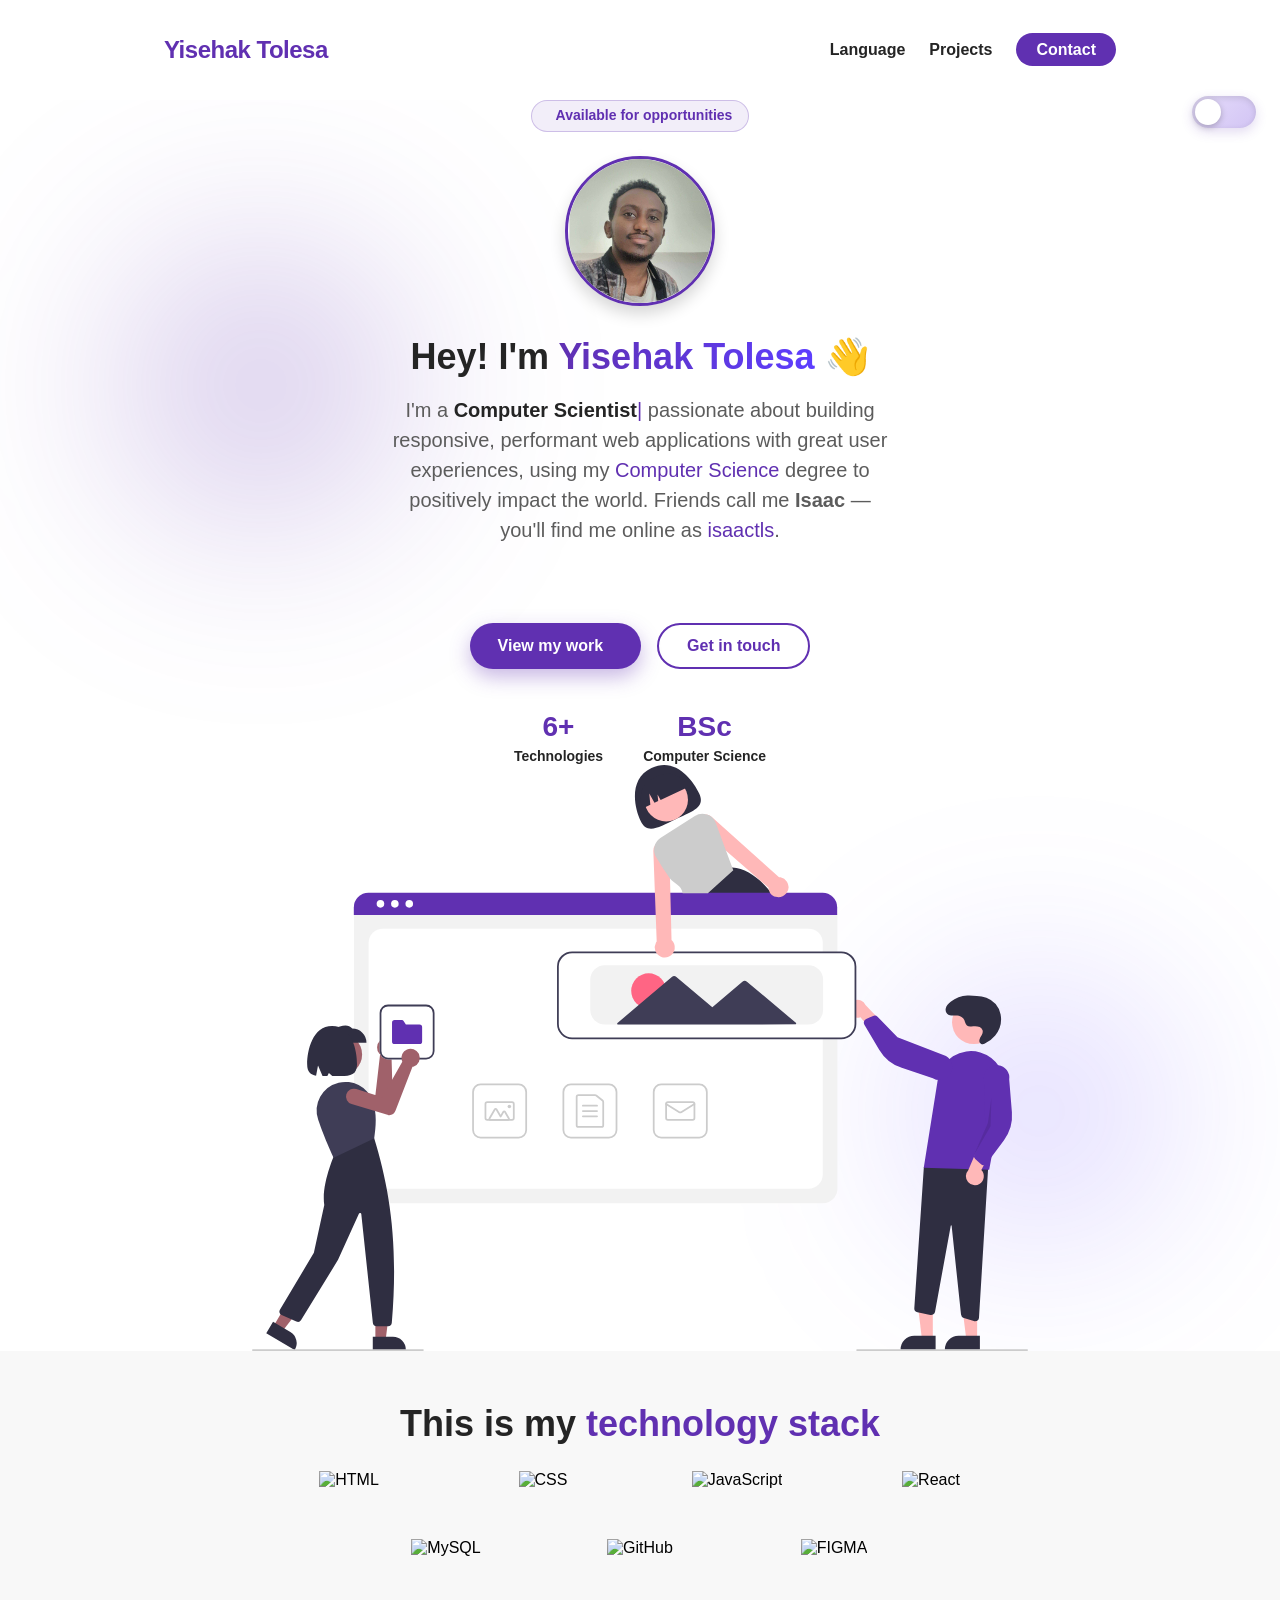
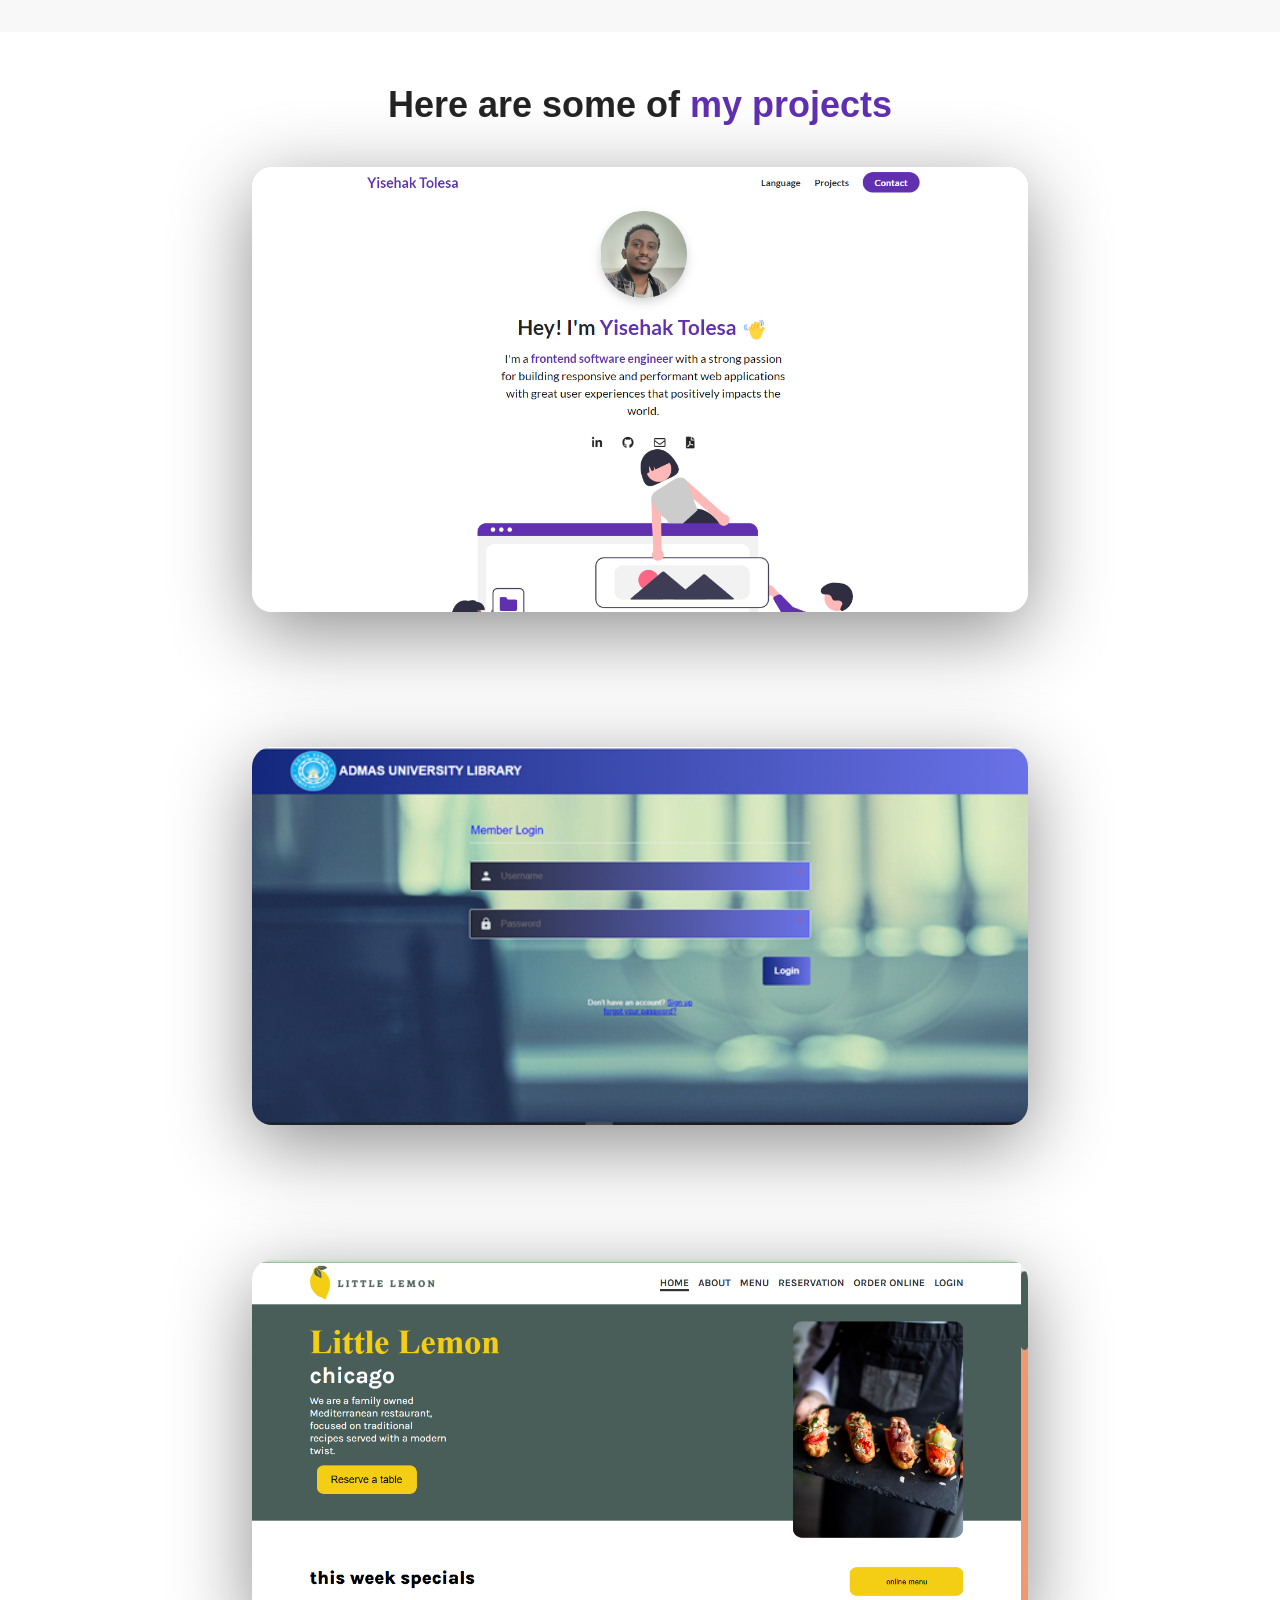
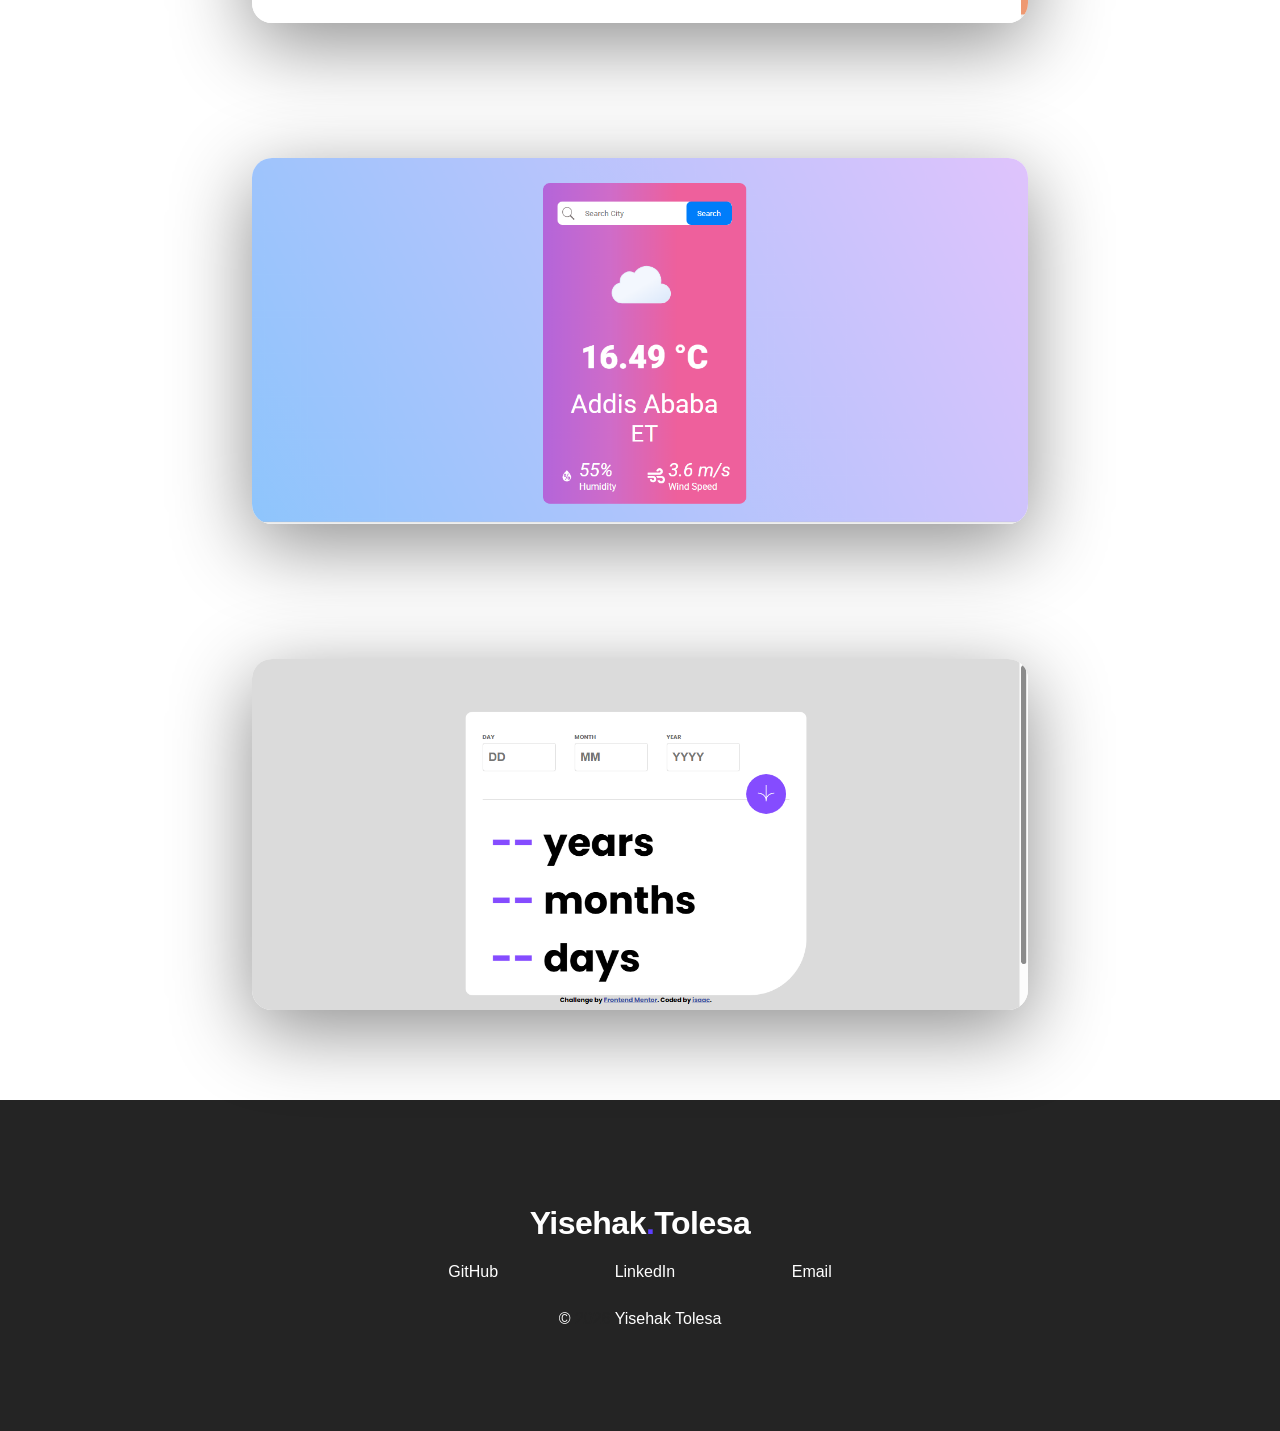
==== commit cde60b86: "Update index.html" ====
--- a/index.html
+++ b/index.html
@@ -10,7 +10,7 @@
     <meta name="robots" content="index, follow">
     <meta name="google-site-verification" content="CP7rQH1uwMX6BT1mHiNYGHFu96j3hbmQxaSF294s-oY" />
     <meta name="theme-color" content="#6030b1">
-    <meta http-equiv="Content-Security-Policy" content="default-src 'self'; script-src 'self' 'unsafe-inline' https://kit.fontawesome.com https://www.clarity.ms; style-src 'self' 'unsafe-inline' https://fonts.googleapis.com; font-src 'self' https://fonts.gstatic.com; img-src 'self' data: https:; connect-src 'self' https://formsubmit.co https://www.clarity.ms; frame-src 'none'; base-uri 'self'; form-action 'self'">
+    <meta http-equiv="Content-Security-Policy" content="default-src 'self'; script-src 'self' 'unsafe-inline' https://kit.fontawesome.com https://www.clarity.ms; style-src 'self' 'unsafe-inline' https://fonts.googleapis.com; font-src 'self' https://fonts.gstatic.com; img-src 'self' data: https:; connect-src 'self' https://api.web3forms.com https://www.clarity.ms; frame-src 'none'; base-uri 'self'; form-action 'self'>
     <link rel="canonical" href="https://isaactls.github.io/yisehak-portfolio/">
     <meta property="og:type" content="website">
     <meta property="og:title" content="Yisehak (Isaac) Tolesa — Portfolio">
@@ -45,7 +45,7 @@
     <link rel="apple-touch-icon" href="./assets/images/favicon.svg">
     <link rel="preconnect" href="https://fonts.googleapis.com">
     <link rel="preconnect" href="https://fonts.gstatic.com" crossorigin>
-    <link rel="preconnect" href="https://formsubmit.co">
+    <link rel="preconnect" href="https://api.web3forms.com">
     <link rel="dns-prefetch" href="https://upload.wikimedia.org">
     <link rel="dns-prefetch" href="https://cdn.iconscout.com">
     <link rel="dns-prefetch" href="https://api.badgr.io">
@@ -62,7 +62,7 @@
         })(window, document, "clarity", "script", "ynzudywheq");
     </script>
     <script src="https://kit.fontawesome.com/c8e4d183c2.js" crossorigin="anonymous"></script>
-    <script src="./assets/js/script.js?v=21" defer></script>
+    <script src="./assets/js/script.js?v=24" defer></script>
 </head>
 
 <body>
@@ -215,6 +215,13 @@
                         </figure>
                         <span class="language__name">GitHub</span>
                     </div>
+                    <div class="language reveal">
+                        <figure class="language__img--wrapper">
+                            <img src="https://tinyurl.com/5p7wuxfk" alt="FIGMA"
+                                class="language__img">
+                        </figure>
+                        <span class="language__name">Figma</span>
+                    </div>
                 </div>
             </div>
         </div>
@@ -352,13 +359,16 @@
             <button class="modal__close" data-close-modal aria-label="Close">&times;</button>
             <h2 id="contactTitle" class="modal__title">Let's get in touch</h2>
             <p class="modal__subtitle">Have a project in mind or just want to say hi? Send me a message!</p>
-            <form id="contactForm" class="contact-form" novalidate>
+            <!-- Sent via Web3Forms: submissions are delivered to the inbox linked to the access key -->
+            <form id="contactForm" class="contact-form" action="https://api.web3forms.com/submit" method="POST" novalidate>
+                <input type="hidden" name="access_key" value="745dd0de-25e6-45bd-b7d2-69e37f98ce74">
+                <input type="hidden" name="subject" value="Portfolio message from Yisehak's site">
                 <input type="text" name="name" placeholder="Your name" required aria-label="Your name" autocomplete="name" spellcheck="false">
                 <input type="email" name="email" placeholder="Your email" required aria-label="Your email" autocomplete="email" inputmode="email">
                 <textarea name="message" rows="4" placeholder="Your message" required
                     aria-label="Your message" spellcheck="true"></textarea>
                 <!-- Honeypot: hidden from humans, bots love filling this in -->
-                <input type="text" name="_honey" class="hp-field" tabindex="-1" autocomplete="off"
+                <input type="text" name="botcheck" class="hp-field" tabindex="-1" autocomplete="off"
                     aria-hidden="true">
                 <button type="submit" class="btn btn--primary">Send message <i class="fas fa-paper-plane"></i></button>
             </form>
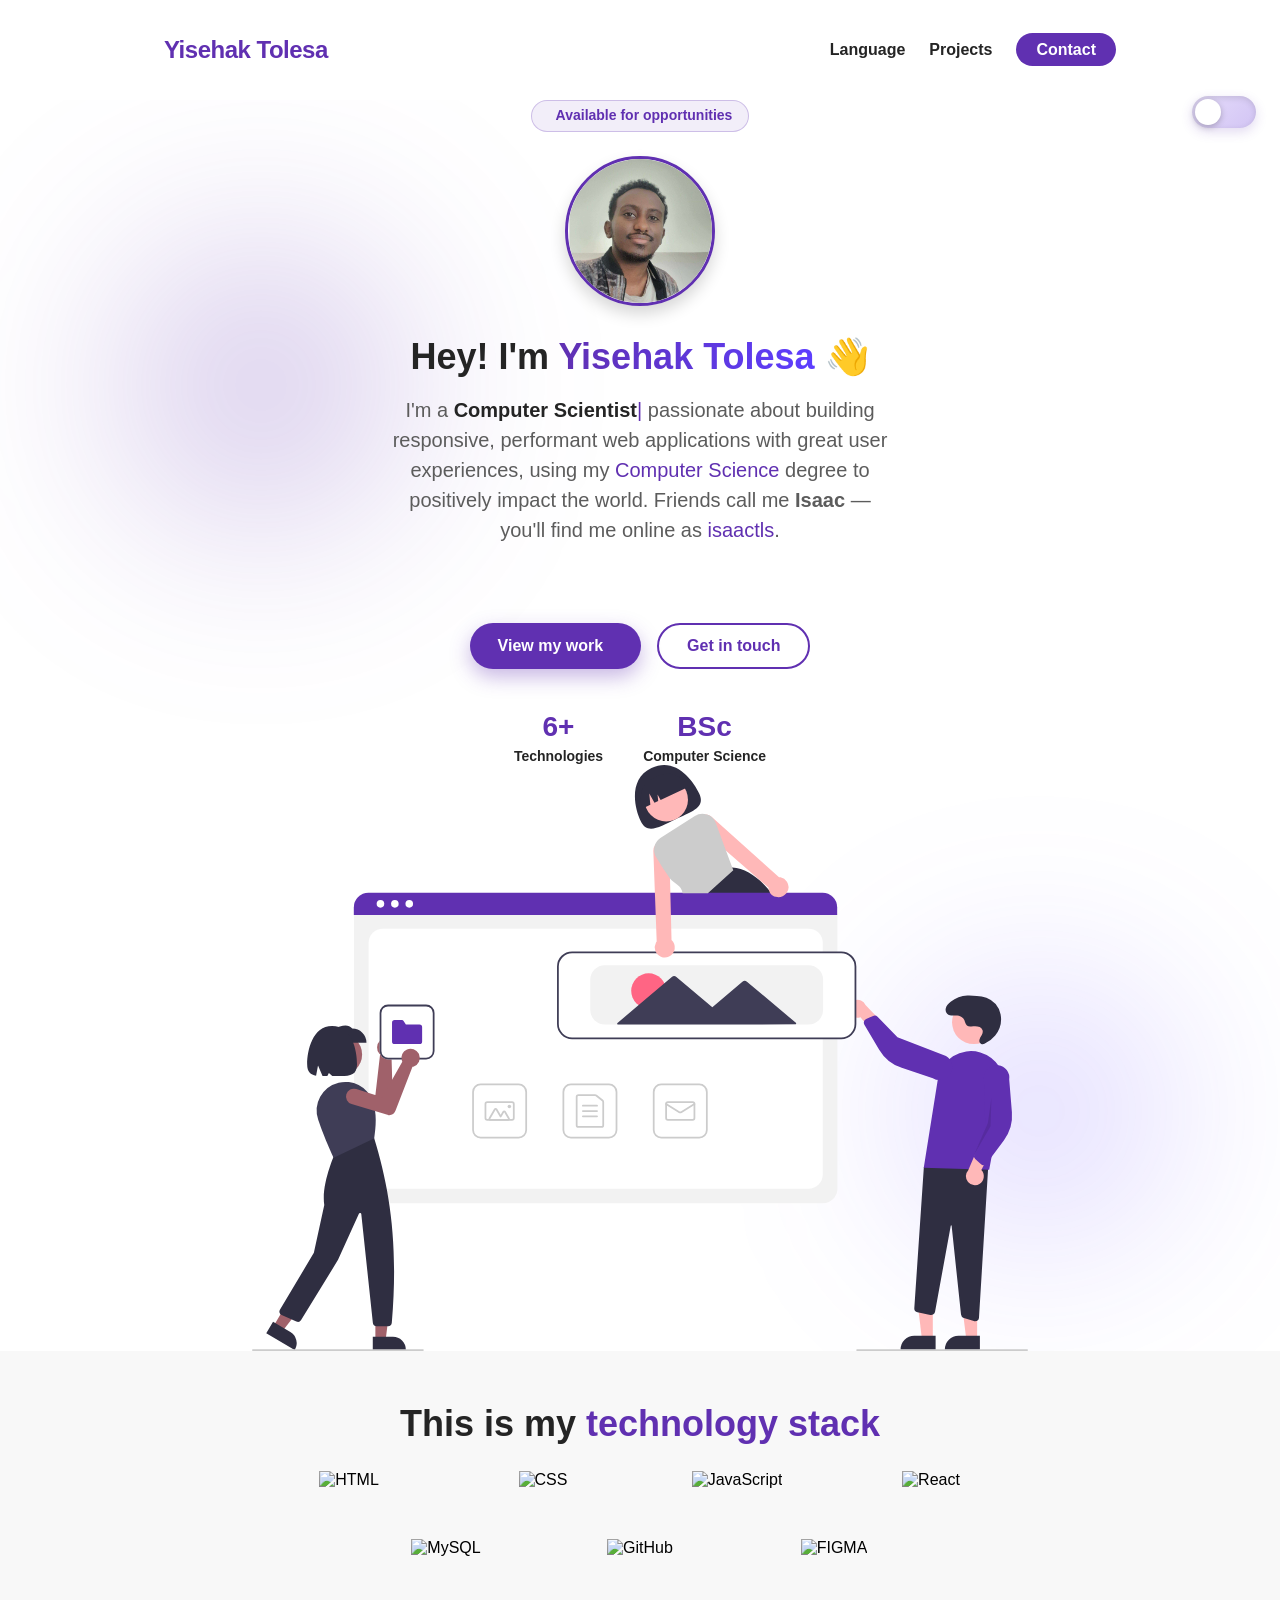
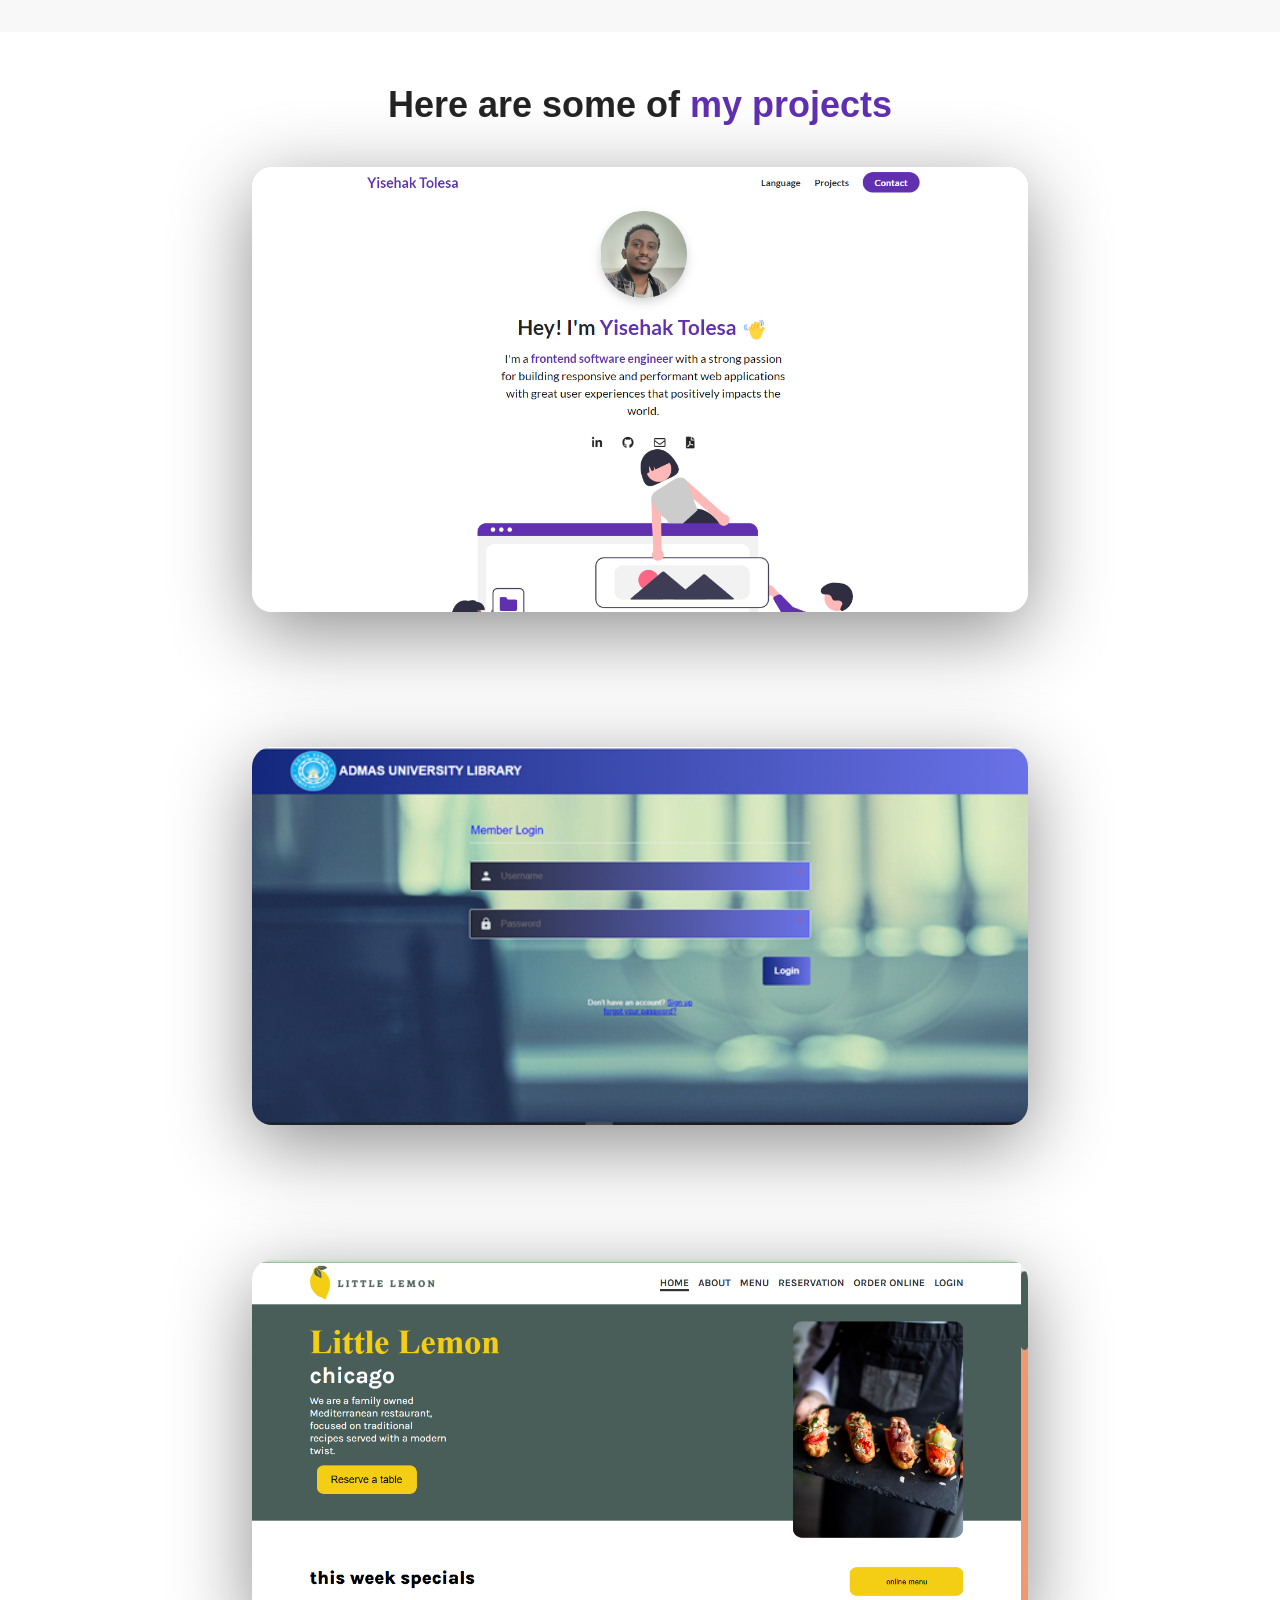
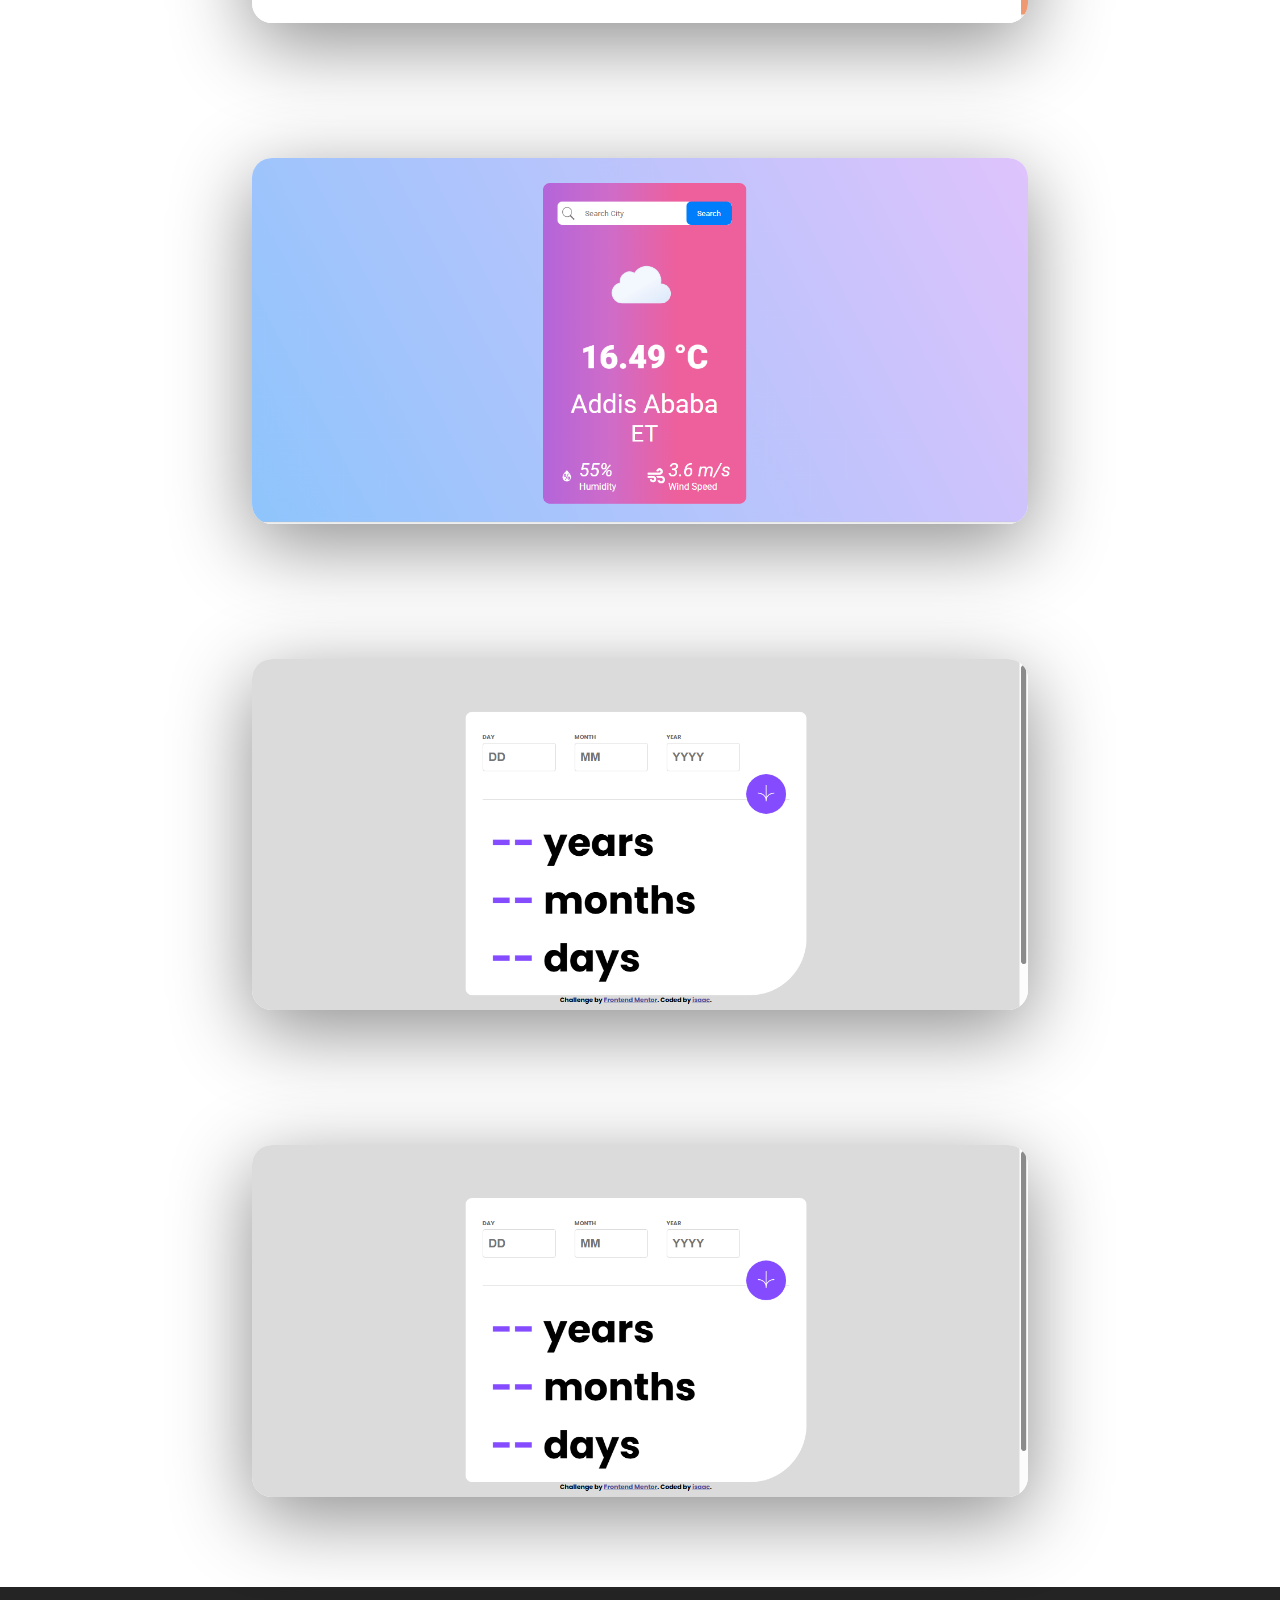
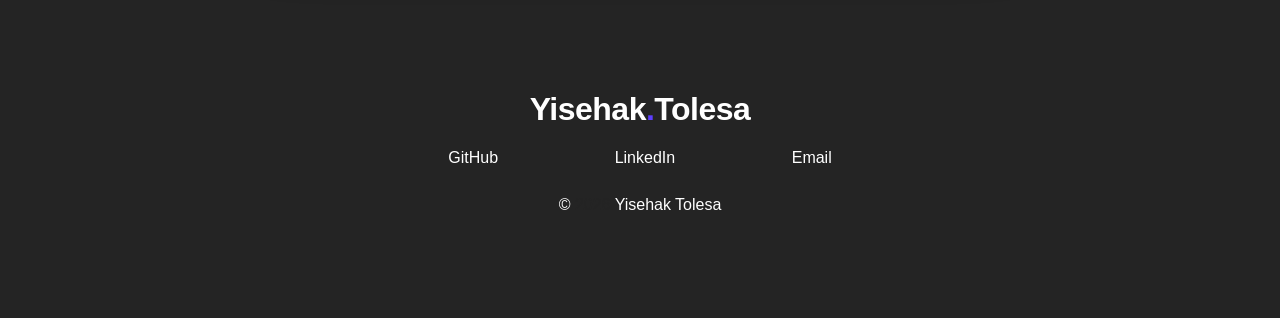
==== commit 91b847e5: "add new project" ====
--- a/index.html
+++ b/index.html
@@ -217,7 +217,7 @@
                     </div>
                     <div class="language reveal">
                         <figure class="language__img--wrapper">
-                            <img src="https://tinyurl.com/5p7wuxfk" alt="FIGMA"
+                            <img src="https://encrypted-tbn0.gstatic.com/images?q=tbn:ANd9GcRlfkvdGAigKJOD7Wl5W2zAg4_kEpN6_XDqDiZ8SxQUubWvQXF52wR8SNI&s=10" alt="FIGMA"
                                 class="language__img">
                         </figure>
                         <span class="language__name">Figma</span>
@@ -273,7 +273,7 @@
                                 <h3 class="project__description--title">Little Lemon Restaurant</h3>
                                 <h4 class="project__description--sub-title">React JS</h4>
                                 <p class="project__description--para">
-                                    A restaurant web app built with React featuring table reservation, menu browsing
+                                    A restaurant web app built with React featuring table reservations, menu browsing
                                     and an interactive ordering flow.
                                 </p>
                                 <div class="project__description--links">
@@ -312,6 +312,22 @@
                                 </p>
                                 <div class="project__description--links">
                                     <a href="https://isaactls.github.io/age-calculator-app/" target="_blank" rel="noopener" referrerpolicy="no-referrer"
+                                        class="project__link">Live site <i class="fas fa-external-link-alt"></i></a>
+                                </div>
+                            </div>
+                        </div>
+                    </li>
+                    <li class="project reveal">
+                        <div class="project__wrapper">
+                            <img src="./assets/images/age.png" alt="Age calculator app screenshot" class="project__img" loading="lazy">
+                            <div class="project__description">
+                                <h3 class="project__description--title">E-commerce shop website</h3>
+                                <h4 class="project__description--sub-title">React JS</h4>
+                                <p class="project__description--para">
+                                    E-commerce shop website
+                                </p>
+                                <div class="project__description--links">
+                                    <a href="https://getshopflow.vercel.app/" target="_blank" rel="noopener" referrerpolicy="no-referrer"
                                         class="project__link">Live site <i class="fas fa-external-link-alt"></i></a>
                                 </div>
                             </div>
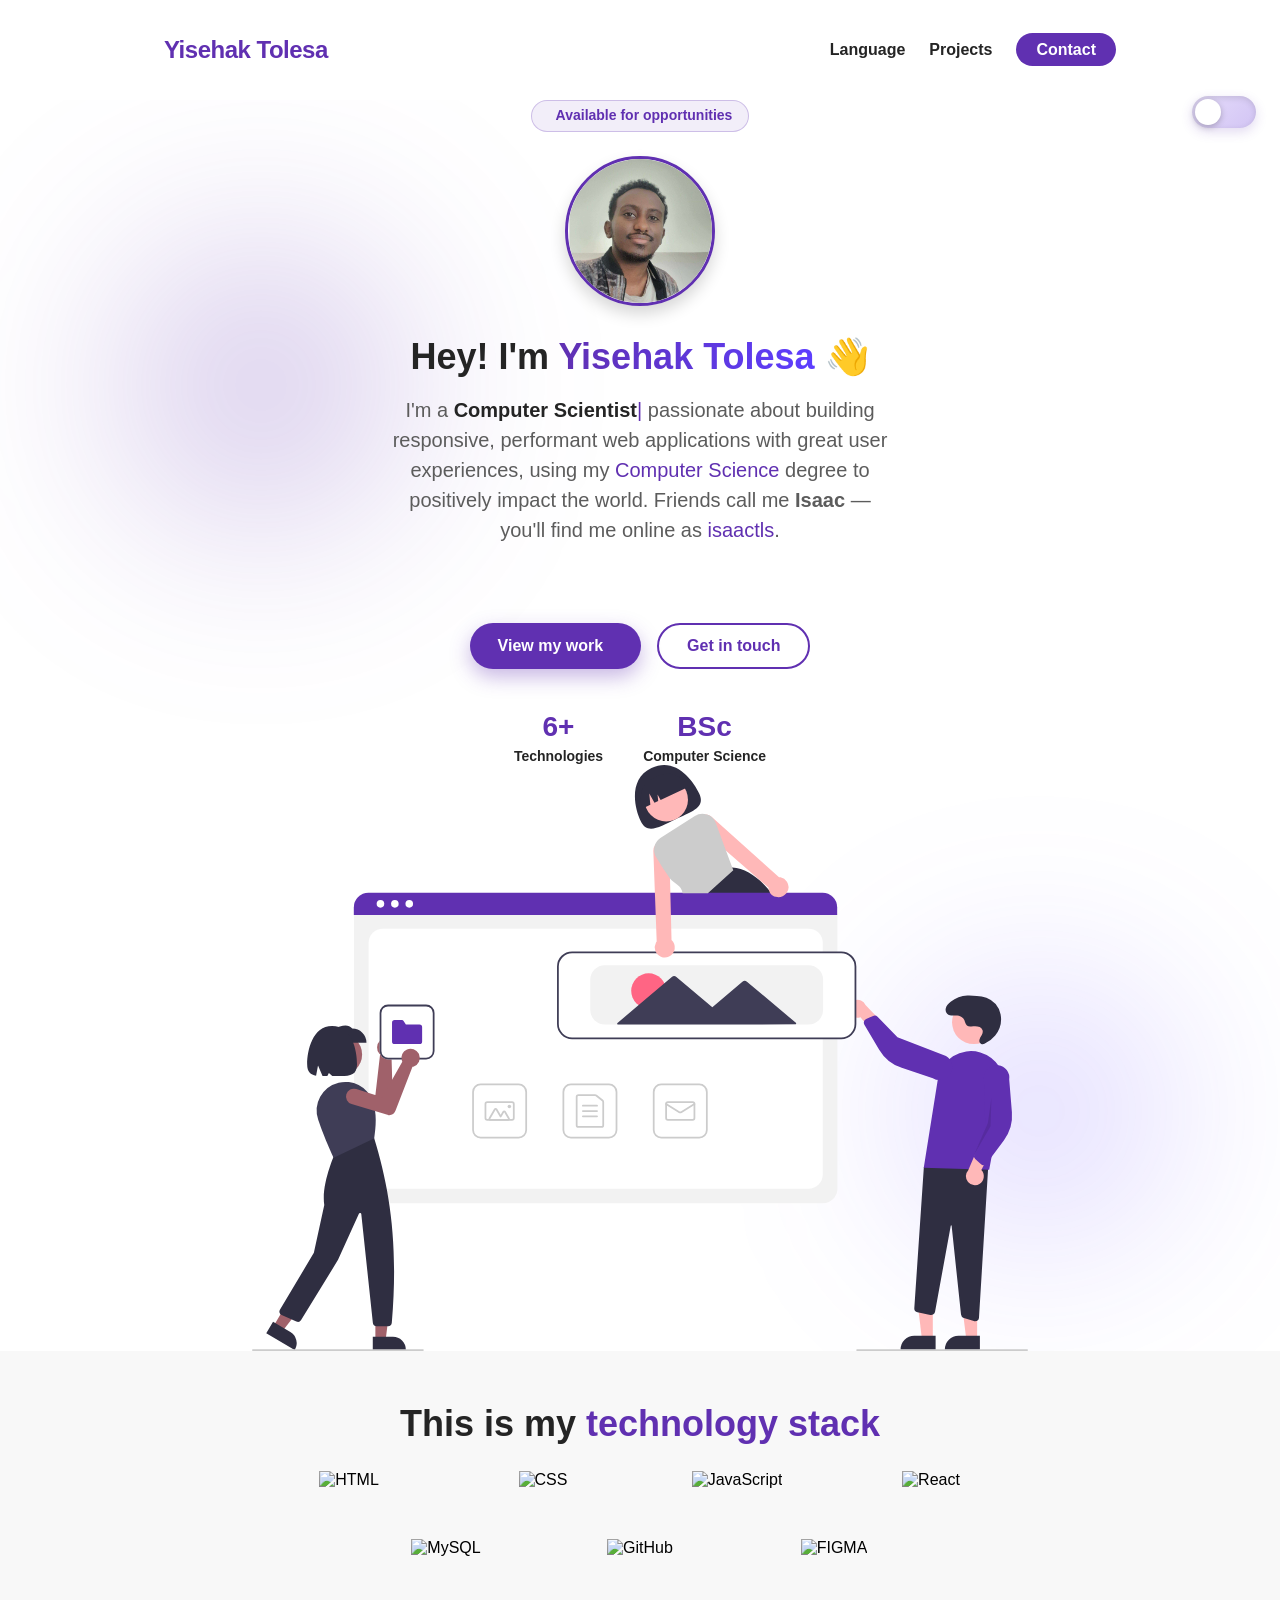
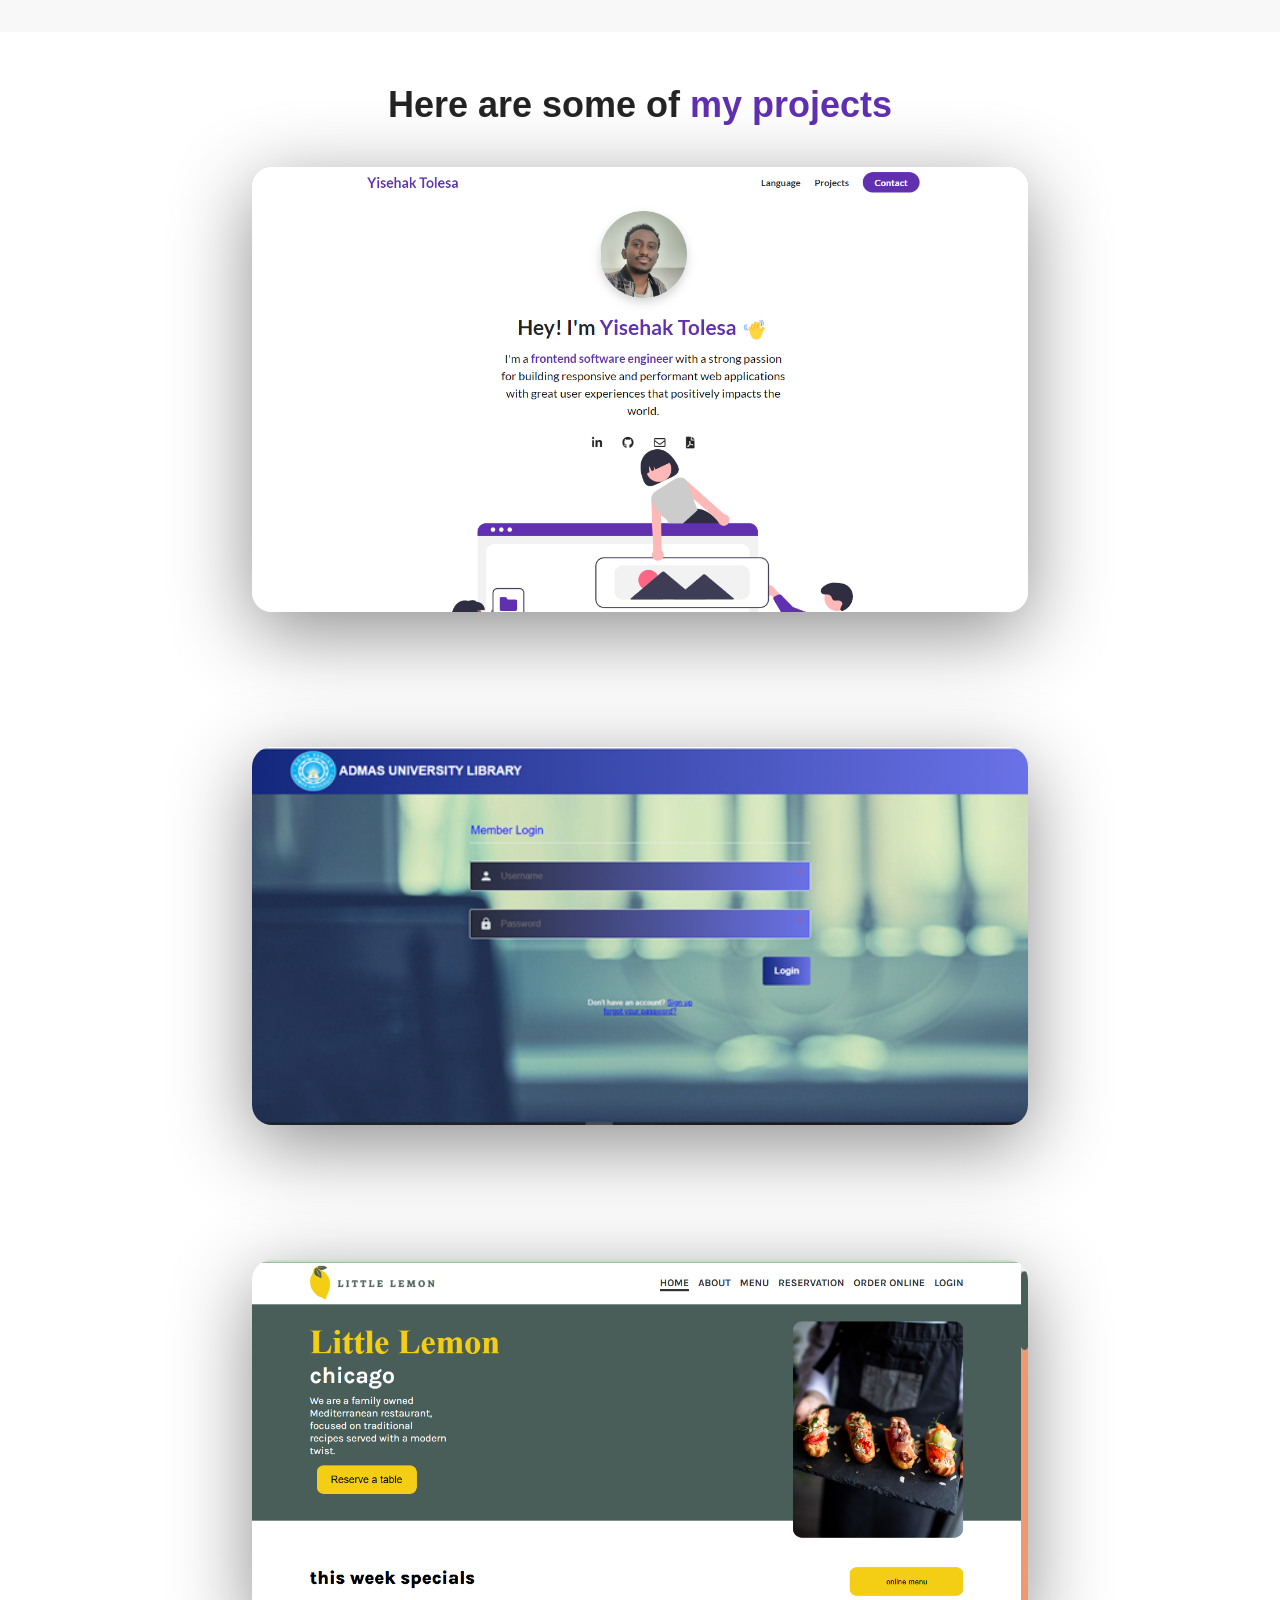
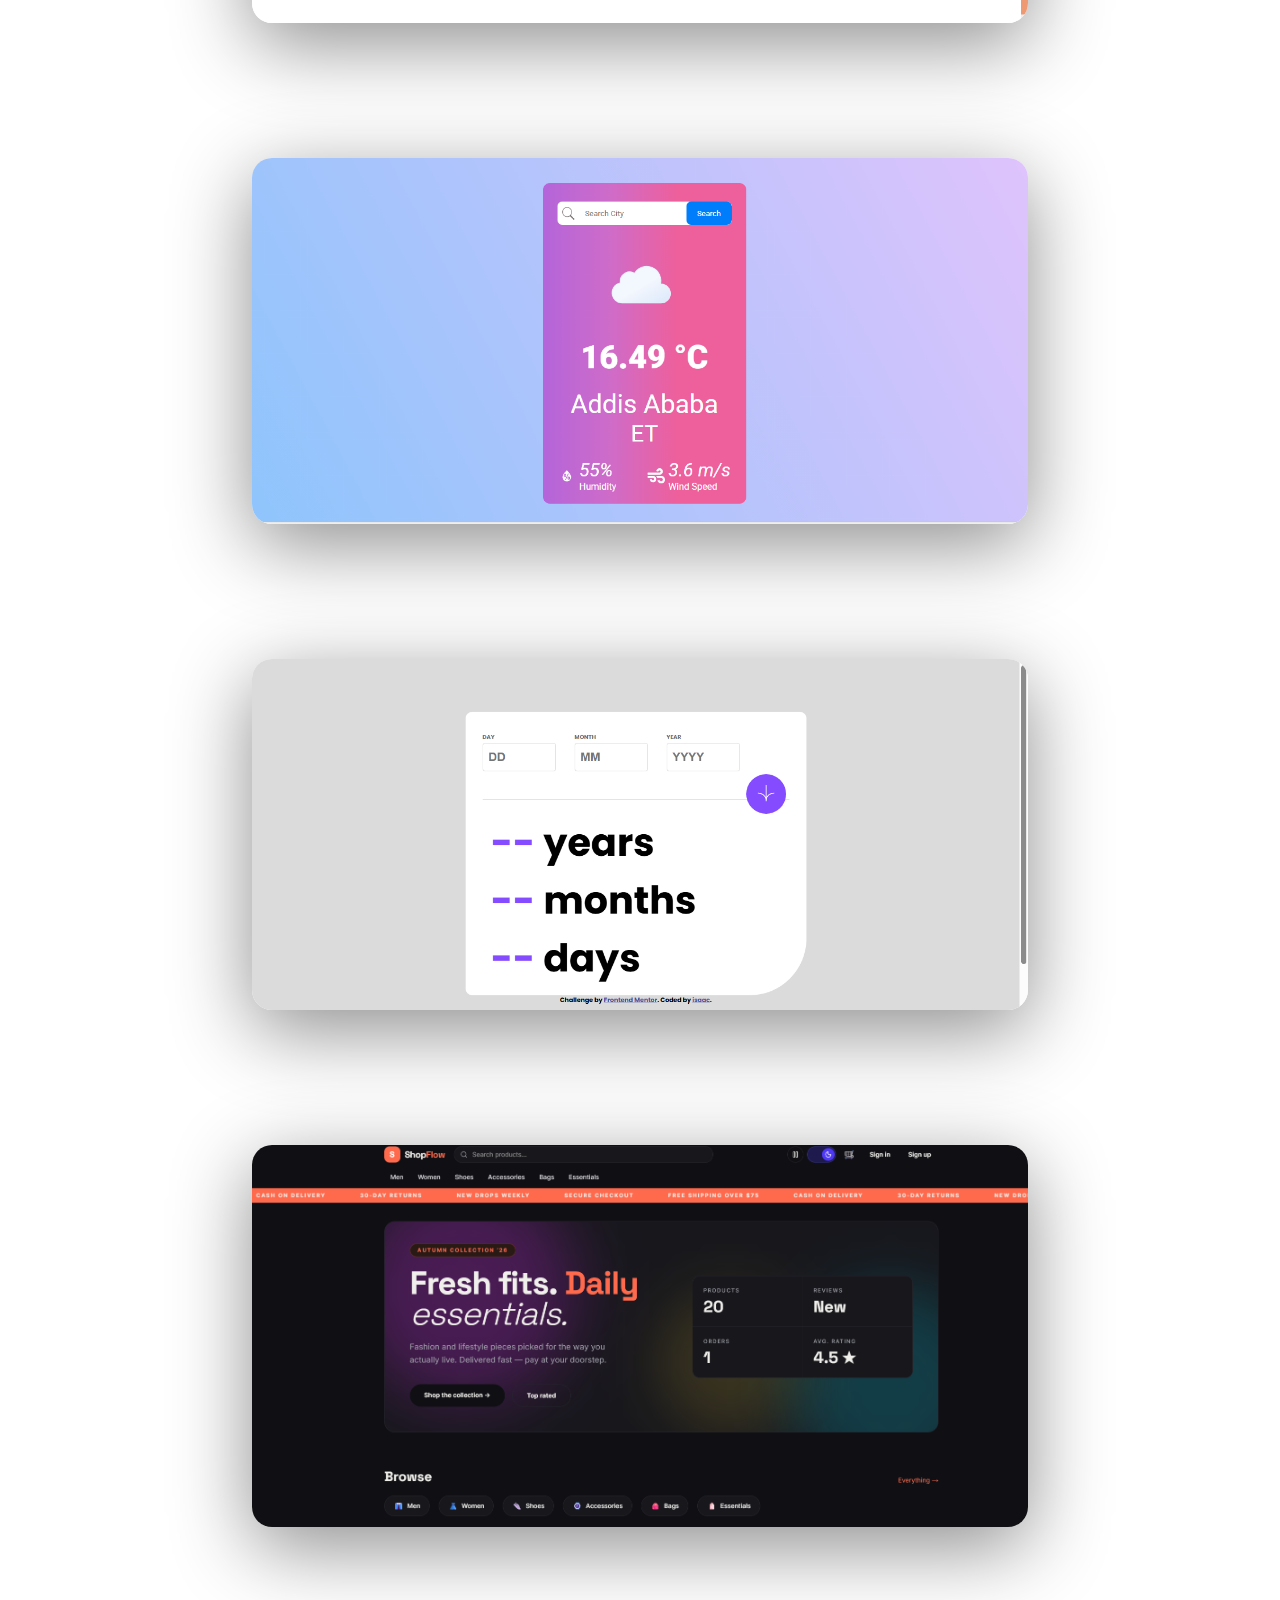
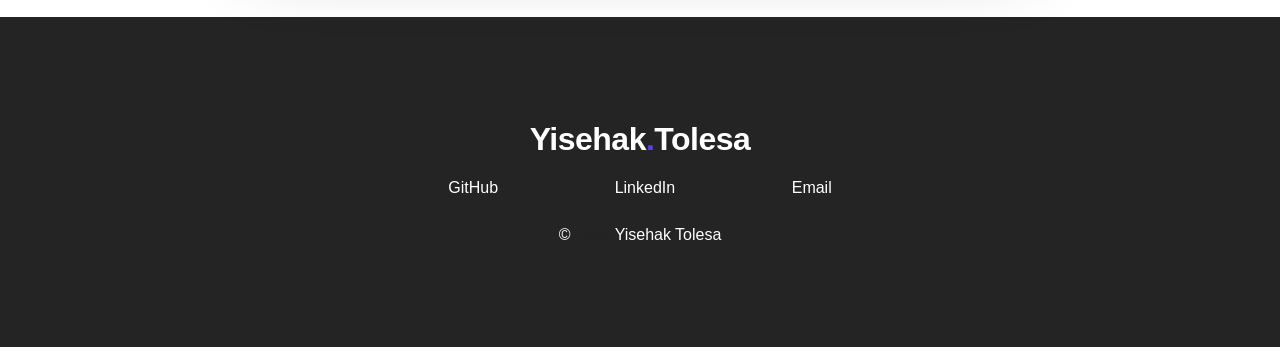
==== commit f27d9d91: "Update index.html" ====
--- a/index.html
+++ b/index.html
@@ -319,7 +319,7 @@
                     </li>
                     <li class="project reveal">
                         <div class="project__wrapper">
-                            <img src="./assets/images/age.png" alt="Age calculator app screenshot" class="project__img" loading="lazy">
+                            <img src="./assets/images/shopflow.png" alt="Age calculator app screenshot" class="project__img" loading="lazy">
                             <div class="project__description">
                                 <h3 class="project__description--title">E-commerce shop website</h3>
                                 <h4 class="project__description--sub-title">React JS</h4>
